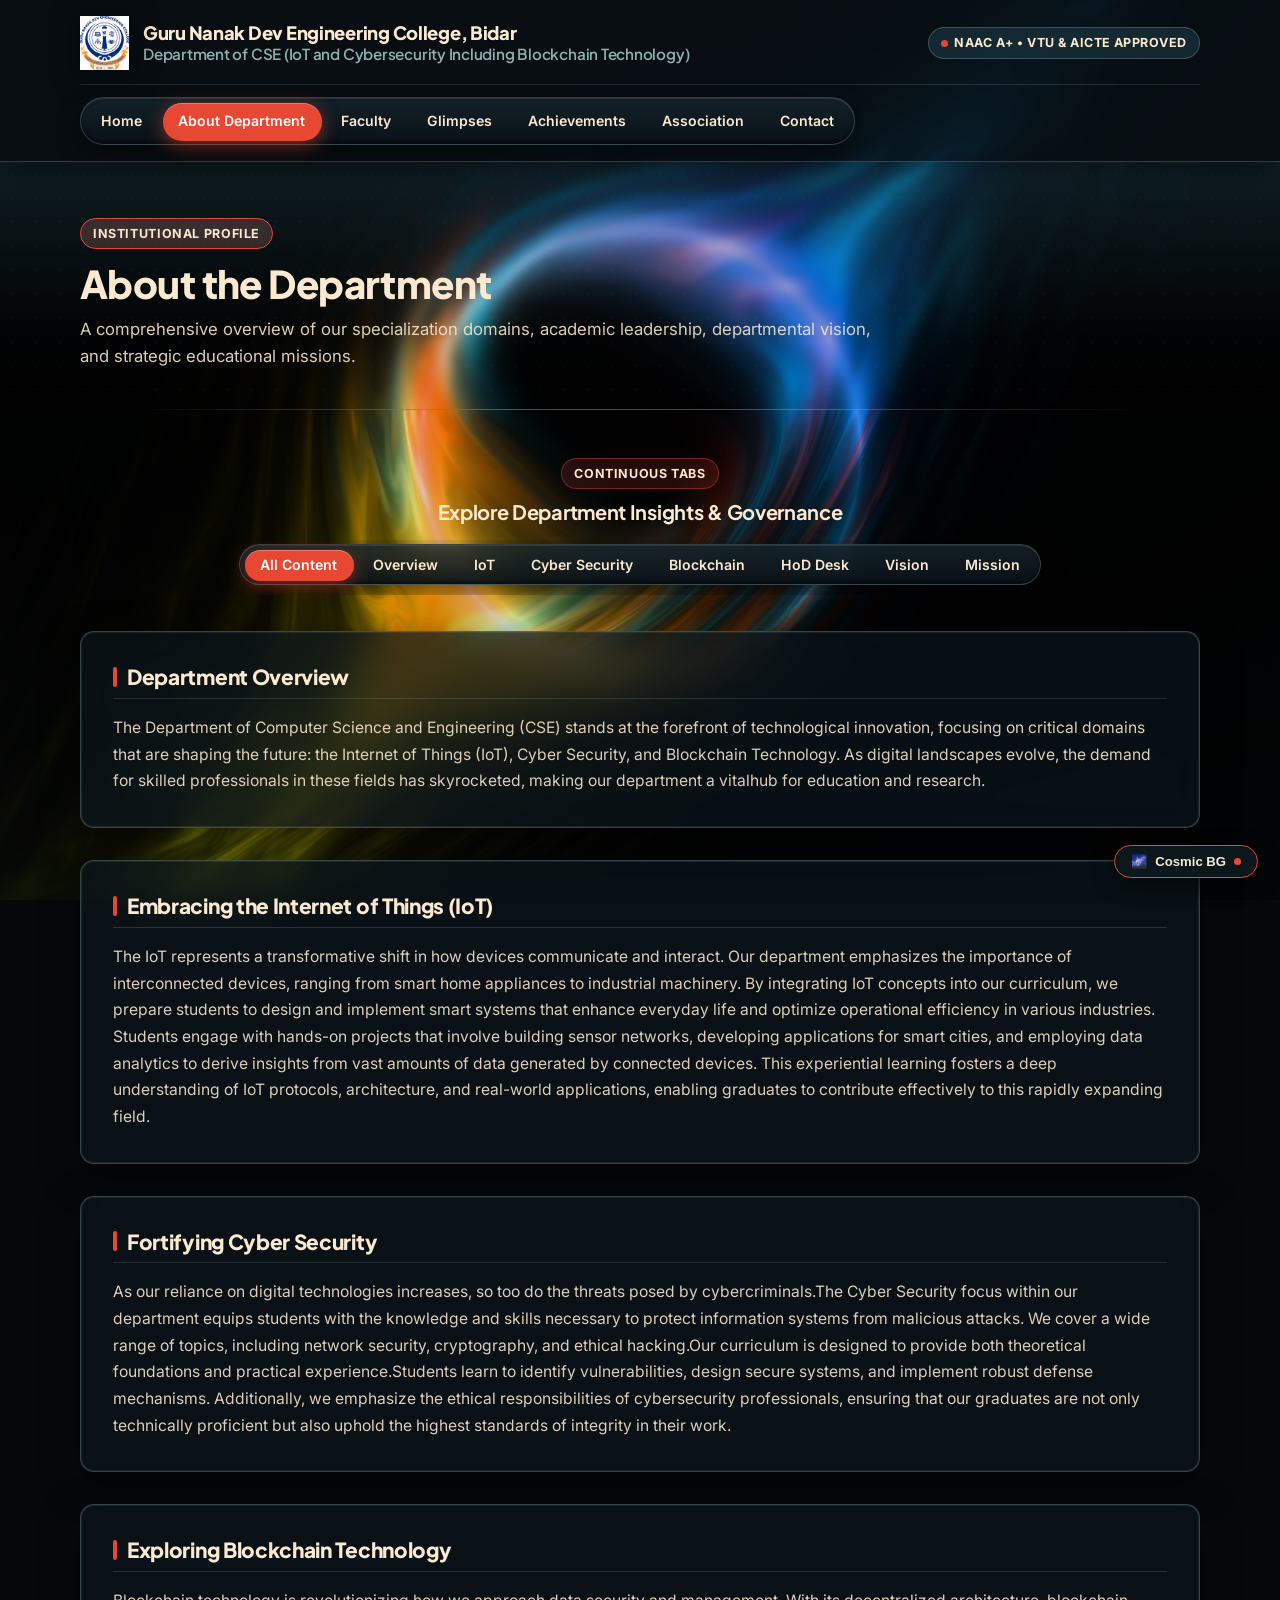
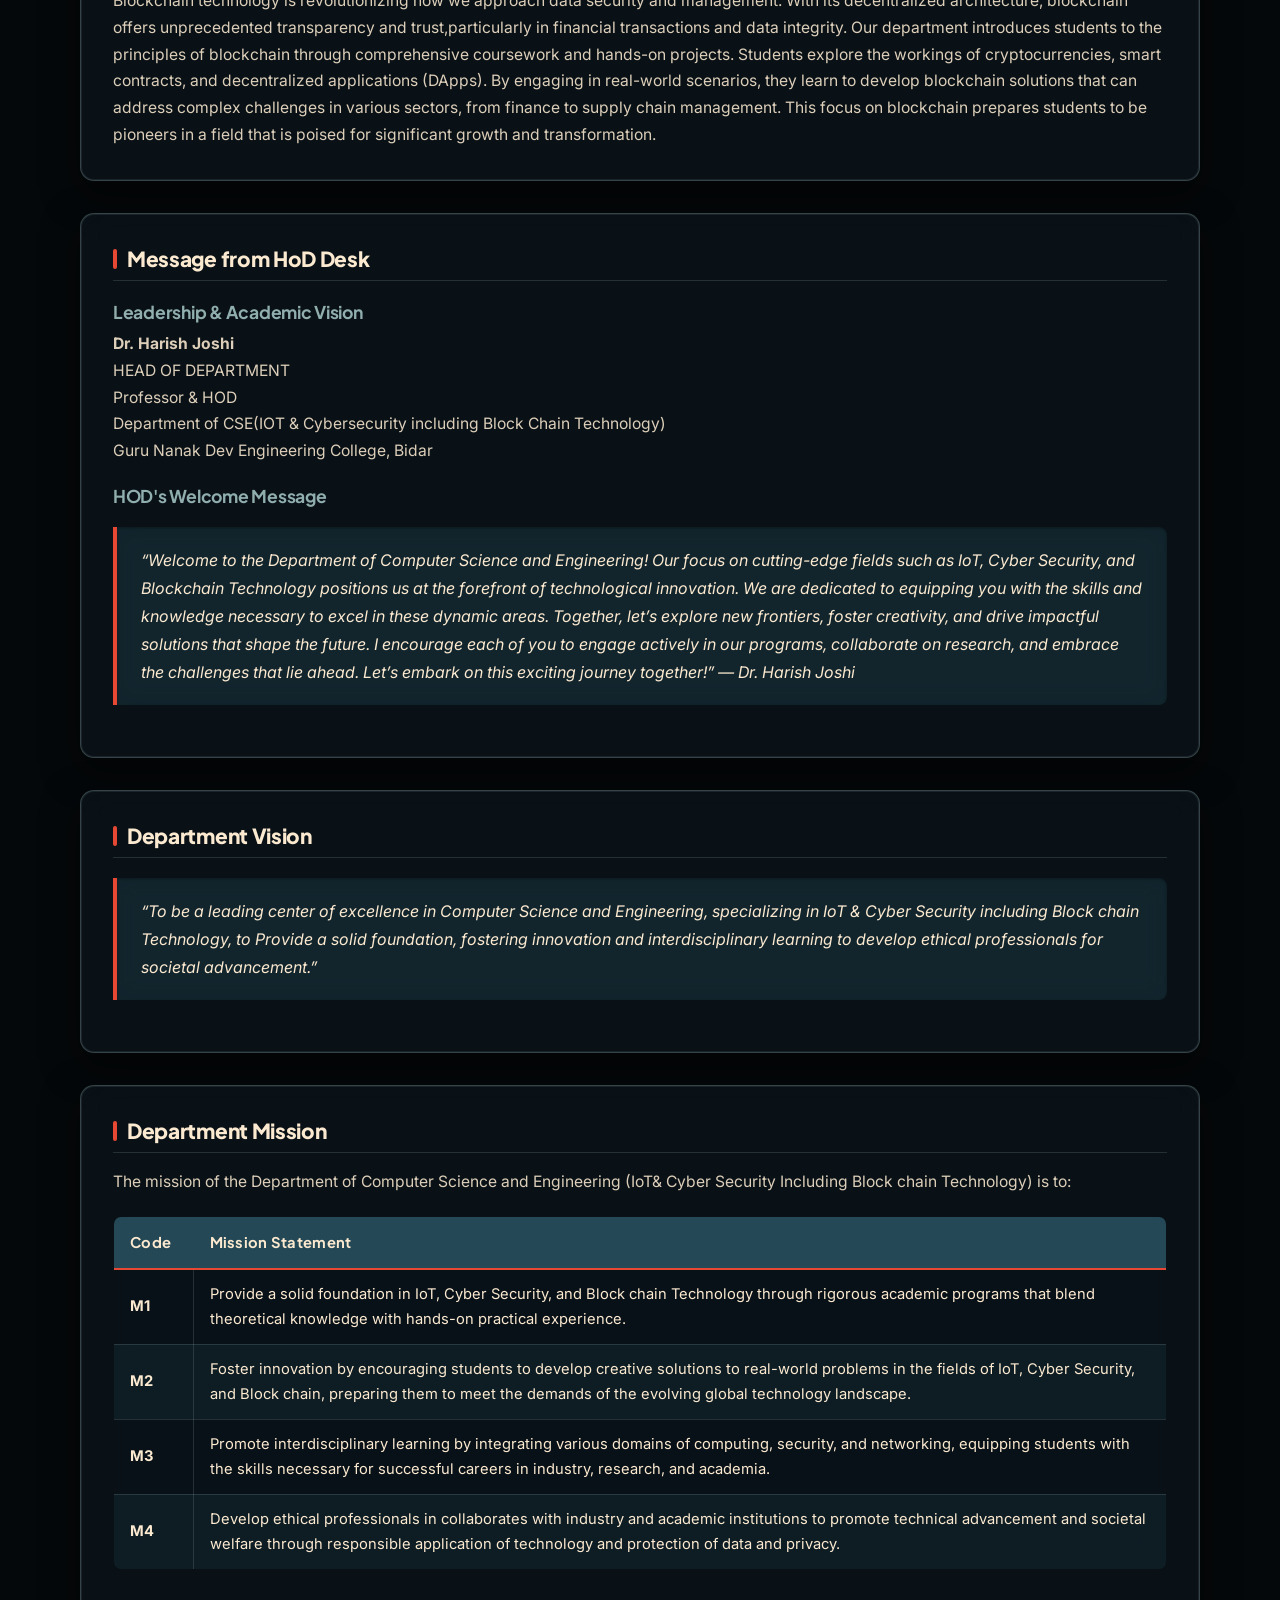
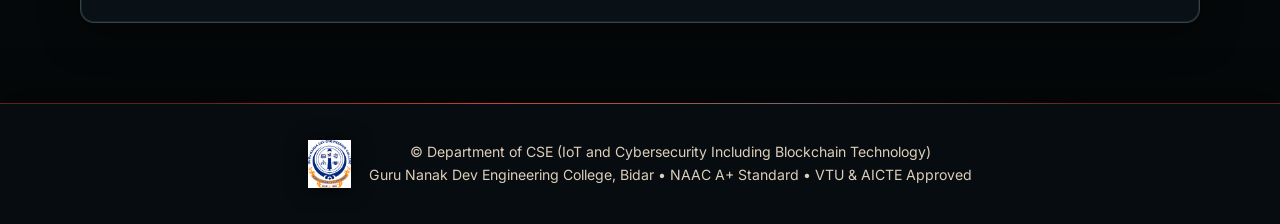
==== about.html @ da56ec82 "Initial commit: Department of CSE (IoT and Cybersecurity Including Blockchain Technology) website" ====
<!DOCTYPE html>
<html lang="en">
<head>
  <meta charset="UTF-8">
  <meta name="viewport" content="width=device-width, initial-scale=1.0">
  <title>About Department - Department of Computer Science and Engineering (IoT, Cybersecurity including Blockchain Technology)</title>
  <link rel="icon" type="image/png" href="images/gndec_logo.png">
  <link rel="stylesheet" href="styles.css">
</head>
<body>
  <!-- Singularity Background Canvas & Atmosphere -->
  <canvas id="singularity-canvas"></canvas>
  <div id="singularity-overlay" class="singularity-overlay"></div>

  <!-- Header -->
  <header>
    <div class="container">
      <div class="header-top">
        <div class="header-brand">
          <img src="images/gndec_logo.png" alt="Guru Nanak Dev Engineering College Logo" class="brand-logo-img">
          <div>
            <h1>Guru Nanak Dev Engineering College, Bidar</h1>
            <h2>Department of CSE (IoT and Cybersecurity Including Blockchain Technology)</h2>
          </div>
        </div>
        <div class="header-badge">
          <span class="pulse-dot"></span>
          <span>NAAC A+ &bull; VTU & AICTE Approved</span>
        </div>
      </div>

      <nav aria-label="Main Navigation">
        <ul>
          <li><a href="index.html">Home</a></li>
          <li><a href="about.html" class="active">About Department</a></li>
          <li><a href="faculty.html">Faculty</a></li>
          <li><a href="glimpse.html">Glimpses</a></li>
          <li><a href="achievements.html">Achievements</a></li>
          <li><a href="association.html">Association</a></li>
          <li><a href="contact.html">Contact</a></li>
        </ul>
      </nav>
    </div>
  </header>

  <!-- Page Hero Banner -->
  <section class="page-hero">
    <div class="container">
      <div class="hero-inner">
        <div class="hero-tag">Institutional Profile</div>
        <h2>About the Department</h2>
        <p>A comprehensive overview of our specialization domains, academic leadership, departmental vision, and strategic educational missions.</p>
      </div>
    </div>
  </section>

  <!-- Main Content -->
  <main>
    <div class="container">
      <!-- Continuous Tabs Section (Watermelon UI Component) -->
      <div class="continuous-tabs-section">
        <span class="tabs-lead-badge">Continuous Tabs</span>
        <h3 class="tabs-lead-title">Explore Department Insights & Governance</h3>
        <div class="continuous-tabs-container">
          <div class="continuous-tabs-track" role="tablist" aria-label="About Department Tabs">
            <button type="button" class="continuous-tab-item active" data-tab-target="tab-all">All Content</button>
            <button type="button" class="continuous-tab-item" data-tab-target="tab-overview">Overview</button>
            <button type="button" class="continuous-tab-item" data-tab-target="tab-iot">IoT</button>
            <button type="button" class="continuous-tab-item" data-tab-target="tab-cyber">Cyber Security</button>
            <button type="button" class="continuous-tab-item" data-tab-target="tab-blockchain">Blockchain</button>
            <button type="button" class="continuous-tab-item" data-tab-target="tab-hod">HoD Desk</button>
            <button type="button" class="continuous-tab-item" data-tab-target="tab-vision">Vision</button>
            <button type="button" class="continuous-tab-item" data-tab-target="tab-mission">Mission</button>
          </div>
        </div>
      </div>

      <!-- Department Overview -->
      <section class="section-block" data-tab-panel="tab-overview">
        <h3>Department Overview</h3>
        <p>The Department of Computer Science and Engineering (CSE) stands at the forefront of technological innovation, focusing on critical domains that are shaping the future: the Internet of Things (IoT), Cyber Security, and Blockchain Technology. As digital landscapes evolve, the demand for skilled professionals in these fields has skyrocketed, making our department a vitalhub for education and research.</p>
      </section>

      <!-- Key Focus: IoT -->
      <section class="section-block" data-tab-panel="tab-iot">
        <h3>Embracing the Internet of Things (IoT)</h3>
        <p>The IoT represents a transformative shift in how devices communicate and interact. Our department emphasizes the importance of interconnected devices, ranging from smart home appliances to industrial machinery. By integrating IoT concepts into our curriculum, we prepare students to design and implement smart systems that enhance everyday life and optimize operational efficiency in various industries. Students engage with hands-on projects that involve building sensor networks, developing applications for smart cities, and employing data analytics to derive insights from vast amounts of data generated by connected devices. This experiential learning fosters a deep understanding of IoT protocols, architecture, and real-world applications, enabling graduates to contribute effectively to this rapidly expanding field.</p>
      </section>

      <!-- Key Focus: Cyber Security -->
      <section class="section-block" data-tab-panel="tab-cyber">
        <h3>Fortifying Cyber Security</h3>
        <p>As our reliance on digital technologies increases, so too do the threats posed by cybercriminals.The Cyber Security focus within our department equips students with the knowledge and skills necessary to protect information systems from malicious attacks. We cover a wide range of topics, including network security, cryptography, and ethical hacking.Our curriculum is designed to provide both theoretical foundations and practical experience.Students learn to identify vulnerabilities, design secure systems, and implement robust defense mechanisms. Additionally, we emphasize the ethical responsibilities of cybersecurity professionals, ensuring that our graduates are not only technically proficient but also uphold the highest standards of integrity in their work.</p>
      </section>

      <!-- Key Focus: Blockchain Technology -->
      <section class="section-block" data-tab-panel="tab-blockchain">
        <h3>Exploring Blockchain Technology</h3>
        <p>Blockchain technology is revolutionizing how we approach data security and management. With its decentralized architecture, blockchain offers unprecedented transparency and trust,particularly in financial transactions and data integrity. Our department introduces students to the principles of blockchain through comprehensive coursework and hands-on projects. Students explore the workings of cryptocurrencies, smart contracts, and decentralized applications (DApps). By engaging in real-world scenarios, they learn to develop blockchain solutions that can address complex challenges in various sectors, from finance to supply chain management. This focus on blockchain prepares students to be pioneers in a field that is poised for significant growth and transformation.</p>
      </section>

      <!-- Message from HoD Desk -->
      <section class="section-block" data-tab-panel="tab-hod">
        <h3>Message from HoD Desk</h3>
        <h4>Leadership & Academic Vision</h4>
        <p><strong>Dr. Harish Joshi</strong><br>
        HEAD OF DEPARTMENT<br>
        Professor & HOD<br>
        Department of CSE(IOT & Cybersecurity including Block Chain Technology)<br>
        Guru Nanak Dev Engineering College, Bidar</p>

        <h4>HOD's Welcome Message</h4>
        <blockquote>
          “Welcome to the Department of Computer Science and Engineering! Our focus on cutting-edge fields such as IoT, Cyber Security, and Blockchain Technology positions us at the forefront of technological innovation. We are dedicated to equipping you with the skills and knowledge necessary to excel in these dynamic areas. Together, let’s explore new frontiers, foster creativity, and drive impactful solutions that shape the future. I encourage each of you to engage actively in our programs, collaborate on research, and embrace the challenges that lie ahead. Let’s embark on this exciting journey together!” &mdash; Dr. Harish Joshi
        </blockquote>
      </section>

      <!-- Department Vision -->
      <section class="section-block" data-tab-panel="tab-vision">
        <h3>Department Vision</h3>
        <blockquote>
          “To be a leading center of excellence in Computer Science and Engineering, specializing in IoT & Cyber Security including Block chain Technology, to Provide a solid foundation, fostering innovation and interdisciplinary learning to develop ethical professionals for societal advancement.”
        </blockquote>
      </section>

      <!-- Department Mission -->
      <section class="section-block" data-tab-panel="tab-mission">
        <h3>Department Mission</h3>
        <p>The mission of the Department of Computer Science and Engineering (IoT& Cyber Security Including Block chain Technology) is to:</p>
        <table class="data-table">
          <thead>
            <tr>
              <th style="width: 80px;">Code</th>
              <th>Mission Statement</th>
            </tr>
          </thead>
          <tbody>
            <tr>
              <td><strong>M1</strong></td>
              <td>Provide a solid foundation in IoT, Cyber Security, and Block chain Technology through rigorous academic programs that blend theoretical knowledge with hands-on practical experience.</td>
            </tr>
            <tr>
              <td><strong>M2</strong></td>
              <td>Foster innovation by encouraging students to develop creative solutions to real-world problems in the fields of IoT, Cyber Security, and Block chain, preparing them to meet the demands of the evolving global technology landscape.</td>
            </tr>
            <tr>
              <td><strong>M3</strong></td>
              <td>Promote interdisciplinary learning by integrating various domains of computing, security, and networking, equipping students with the skills necessary for successful careers in industry, research, and academia.</td>
            </tr>
            <tr>
              <td><strong>M4</strong></td>
              <td>Develop ethical professionals in collaborates with industry and academic institutions to promote technical advancement and societal welfare through responsible application of technology and protection of data and privacy.</td>
            </tr>
          </tbody>
        </table>
      </section>
    </div>
  </main>

  <!-- Footer -->
  <footer>
    <div class="container">
      <div class="footer-content">
        <img src="images/gndec_logo.png" alt="Guru Nanak Dev Engineering College Logo" class="footer-logo">
        <p>&copy; Department of CSE (IoT and Cybersecurity Including Blockchain Technology)<br>
        Guru Nanak Dev Engineering College, Bidar &bull; NAAC A+ Standard &bull; VTU & AICTE Approved</p>
      </div>
    </div>
  </footer>

  <!-- Scripts -->
  <script src="singularity-bg.js"></script>
  <script src="continuous-tabs.js"></script>
</body>
</html>
---- styles.css ----
/* ==========================================================================
   GURU NANAK DEV ENGINEERING COLLEGE, BIDAR
   Department of Computer Science and Engineering
   (IoT, Cybersecurity including Blockchain Technology)

   TRUE DEEP BLACK COSMIC BACKGROUND ARCHITECTURE
   EXACT DEFINED COLOR PALETTE:
   • Deep Teal / Navy:  #244855 (Primary dark tone for surfaces, headers, table th)
   • Coral Red:         #E64833 (Reserved for small accents, highlights, buttons, active states)
   • Terracotta Brown:  #874F41 (Secondary tone for subheadings, quotes, tags)
   • Muted Sage:        #90AEAD (Secondary tone for borders, subheaders, badges, table accents)
   • Warm Cream:        #FBE9D0 (Dominant light tone for text, headings, contrast elements)
   ========================================================================== */

@import url('https://fonts.googleapis.com/css2?family=Inter:wght@400;500;600;700&family=Plus+Jakarta+Sans:wght@600;700;800&display=swap');

:root {
  /* True Deep Black Space Foundation */
  --bg-deep-black: #05080a;
  --bg-space-surface: #0a1116;

  /* Palette Tokens */
  --color-deep-teal: #244855;
  --color-deep-teal-dark: #162a32;
  --color-deep-teal-glass: rgba(36, 72, 85, 0.45);
  --color-deep-teal-surface: rgba(22, 42, 50, 0.75);

  --color-warm-cream: #FBE9D0;
  --color-warm-cream-dim: rgba(251, 233, 208, 0.88);
  --color-warm-cream-soft: rgba(251, 233, 208, 0.12);

  --color-muted-sage: #90AEAD;
  --color-muted-sage-border: rgba(144, 174, 173, 0.32);
  --color-muted-sage-light: rgba(144, 174, 173, 0.15);

  --color-terracotta: #874F41;
  --color-terracotta-light: rgba(135, 79, 65, 0.25);
  --color-terracotta-border: rgba(135, 79, 65, 0.45);

  --color-coral-red: #E64833;
  --color-coral-red-hover: #cf3a26;
  --color-coral-red-light: rgba(230, 72, 51, 0.15);
  --color-coral-red-border: rgba(230, 72, 51, 0.45);

  /* Functional Typography */
  --font-heading: 'Plus Jakarta Sans', Arial, Helvetica, sans-serif;
  --font-body: 'Inter', Arial, Helvetica, sans-serif;

  /* Shadows & Elevation */
  --shadow-sm: 0 4px 12px rgba(0, 0, 0, 0.3);
  --shadow-md: 0 8px 24px rgba(0, 0, 0, 0.45);
  --shadow-lg: 0 16px 36px rgba(0, 0, 0, 0.6);
  --shadow-hover: 0 20px 45px rgba(0, 0, 0, 0.7);

  /* Layout & Radii */
  --container-max: 1120px;
  --radius-xs: 4px;
  --radius-sm: 8px;
  --radius-md: 14px;
  --radius-full: 9999px;

  /* Animation Timing */
  --transition-fast: 180ms cubic-bezier(0.4, 0, 0.2, 1);
  --transition-smooth: 280ms cubic-bezier(0.16, 1, 0.3, 1);
}

/* Base Styles */
*, *::before, *::after {
  box-sizing: border-box;
  margin: 0;
  padding: 0;
}

html {
  scroll-behavior: smooth;
  font-size: 16px;
  -webkit-font-smoothing: antialiased;
  background-color: var(--bg-deep-black);
}

body {
  font-family: var(--font-body);
  background: transparent; /* Lets the true deep black cosmic singularity show through cleanly */
  color: var(--color-warm-cream);
  line-height: 1.7;
  display: flex;
  flex-direction: column;
  min-height: 100vh;
  position: relative;
  overflow-x: hidden;
}

/* ==========================================================================
   CLEAR COSMIC SINGULARITY CANVAS & VIGNETTE (No Cream Overlay)
   ========================================================================== */
#singularity-canvas {
  position: fixed;
  top: 0;
  left: 0;
  width: 100vw;
  height: 100vh;
  z-index: -3;
  pointer-events: none;
  opacity: 1;
  display: block;
}

/* Subtle edge vignette with zero cream/beige tint */
.singularity-overlay {
  position: fixed;
  inset: 0;
  z-index: -2;
  pointer-events: none;
  background: radial-gradient(
    ellipse 110% 80% at 50% 30%,
    transparent 0%,
    rgba(5, 8, 10, 0.15) 50%,
    rgba(5, 8, 10, 0.55) 100%
  );
  transition: opacity 0.8s ease;
}

.singularity-overlay.vivid-mode {
  opacity: 0.4;
}

h1, h2, h3, h4, h5, h6 {
  font-family: var(--font-heading);
  color: var(--color-warm-cream);
  font-weight: 700;
  line-height: 1.25;
  letter-spacing: -0.015em;
}

a {
  color: var(--color-warm-cream);
  text-decoration: none;
  transition: all var(--transition-fast);
}

a:hover {
  color: var(--color-coral-red);
}

img {
  max-width: 100%;
  height: auto;
  display: block;
}

.container {
  width: 90%;
  max-width: var(--container-max);
  margin-left: auto;
  margin-right: auto;
}

/* ==========================================================================
   HEADER & PREMIER NAVIGATION (Deep Dark Frosted Glass)
   ========================================================================== */
header {
  position: sticky;
  top: 0;
  z-index: 100;
  background: rgba(10, 17, 22, 0.78);
  backdrop-filter: blur(20px);
  -webkit-backdrop-filter: blur(20px);
  border-bottom: 1px solid var(--color-muted-sage-border);
  box-shadow: 0 4px 30px rgba(0, 0, 0, 0.5);
  padding: 1rem 0;
  transition: all var(--transition-smooth);
  animation: fadeInDown 500ms ease;
}

.header-top {
  display: flex;
  justify-content: space-between;
  align-items: center;
  flex-wrap: wrap;
  gap: 1rem;
}

.header-brand {
  display: flex;
  align-items: center;
  gap: 14px;
}

.brand-logo-img {
  height: 54px;
  width: auto;
  max-width: 60px;
  object-fit: contain;
  filter: drop-shadow(0 4px 14px rgba(0, 0, 0, 0.5));
  transition: transform var(--transition-smooth);
  flex-shrink: 0;
  display: block;
}

.brand-logo-img:hover {
  transform: scale(1.06);
}

.brand-crest {
  width: 46px;
  height: 46px;
  background: var(--color-deep-teal);
  border: 2px solid var(--color-coral-red);
  border-radius: var(--radius-sm);
  color: var(--color-warm-cream);
  display: flex;
  align-items: center;
  justify-content: center;
  font-family: var(--font-heading);
  font-weight: 800;
  font-size: 1.15rem;
  letter-spacing: 0.05em;
  box-shadow: 0 4px 16px rgba(230, 72, 51, 0.35);
  flex-shrink: 0;
  transition: transform var(--transition-smooth);
}

.brand-crest:hover {
  transform: rotate(5deg) scale(1.05);
}

.header-brand h1 {
  font-size: 1.15rem;
  font-weight: 800;
  color: var(--color-warm-cream);
  line-height: 1.2;
}

.header-brand h2 {
  font-size: 0.95rem;
  font-weight: 600;
  color: var(--color-muted-sage);
  line-height: 1.3;
}

.header-badge {
  display: inline-flex;
  align-items: center;
  gap: 6px;
  background: rgba(36, 72, 85, 0.45);
  backdrop-filter: blur(8px);
  border: 1px solid var(--color-muted-sage-border);
  color: var(--color-warm-cream);
  font-size: 0.78rem;
  font-weight: 700;
  padding: 4px 12px;
  border-radius: var(--radius-full);
  letter-spacing: 0.04em;
  text-transform: uppercase;
}

.pulse-dot {
  width: 7px;
  height: 7px;
  background-color: var(--color-coral-red);
  border-radius: 50%;
  animation: pulseAnimation 2s infinite;
}

/* ==========================================================================
   CONTINUOUS TABS SECTION (Watermelon UI Specification)
   ========================================================================== */
nav {
  margin-top: 0.85rem;
  border-top: 1px solid rgba(144, 174, 173, 0.2);
  padding-top: 0.75rem;
}

.continuous-tabs-track, nav ul {
  position: relative;
  display: inline-flex;
  flex-wrap: wrap;
  align-items: center;
  gap: 4px;
  list-style: none;
  margin: 0;
  padding: 4px;
  border-radius: var(--radius-full);
  border: 1px solid rgba(144, 174, 173, 0.28);
  background: linear-gradient(180deg, rgba(22, 38, 46, 0.8) 0%, rgba(10, 18, 24, 0.95) 100%);
  box-shadow: 
    inset 0 -2px 4px rgba(0, 0, 0, 0.5),
    inset 0 1px 0 rgba(255, 255, 255, 0.1),
    0 8px 24px rgba(0, 0, 0, 0.45);
  backdrop-filter: blur(16px);
  -webkit-backdrop-filter: blur(16px);
}

nav ul li {
  display: inline-flex;
  margin: 0;
  padding: 0;
  list-style: none;
}

/* Active Sliding Background Pill */
.continuous-tabs-pill {
  position: absolute;
  top: 0;
  left: 0;
  border-radius: var(--radius-full);
  background-color: var(--color-coral-red);
  box-shadow: 0 4px 18px rgba(230, 72, 51, 0.55), inset 0 1px 0 rgba(255, 255, 255, 0.28);
  pointer-events: none;
  z-index: 1;
  opacity: 0;
  will-change: transform, width, height;
}

.continuous-tabs-pill.ready {
  transition: 
    transform 340ms cubic-bezier(0.2, 0.9, 0.3, 1),
    width 340ms cubic-bezier(0.2, 0.9, 0.3, 1),
    height 340ms cubic-bezier(0.2, 0.9, 0.3, 1),
    opacity 160ms ease;
}

/* Tab Item Elements */
.continuous-tab-item, nav a {
  position: relative;
  z-index: 2;
  display: inline-flex;
  align-items: center;
  justify-content: center;
  font-family: var(--font-body);
  font-size: 0.88rem;
  font-weight: 600;
  color: var(--color-warm-cream);
  padding: 7px 16px;
  border: none !important;
  border-radius: var(--radius-full);
  background: transparent !important;
  box-shadow: none !important;
  text-decoration: none;
  white-space: nowrap;
  outline: none;
  cursor: pointer;
  transition: color 200ms ease, opacity 200ms ease;
}

.continuous-tab-item:hover, nav a:hover {
  color: #FFFFFF;
}

.continuous-tab-item.active, nav a.active {
  color: #FFFFFF;
}

/* In-Page Interactive Continuous Tabs Section */
.continuous-tabs-section {
  text-align: center;
  margin: 1.5rem 0 2.25rem;
}

.tabs-lead-badge {
  display: inline-flex;
  align-items: center;
  gap: 6px;
  background: rgba(230, 72, 51, 0.16);
  border: 1px solid rgba(230, 72, 51, 0.42);
  color: var(--color-warm-cream);
  font-size: 0.78rem;
  font-weight: 700;
  padding: 4px 12px;
  border-radius: var(--radius-full);
  letter-spacing: 0.05em;
  text-transform: uppercase;
  margin-bottom: 0.6rem;
}

.tabs-lead-title {
  font-size: 1.25rem;
  font-weight: 700;
  color: var(--color-warm-cream);
  margin-bottom: 1rem;
}

.continuous-tabs-container {
  display: flex;
  justify-content: center;
  width: 100%;
  overflow-x: auto;
  padding: 4px 0 10px;
}

/* ==========================================================================
   PAGE HERO BANNER (Transparent Float Over Cosmic Singularity)
   ========================================================================== */
.page-hero {
  background: linear-gradient(180deg, rgba(36, 72, 85, 0.4) 0%, rgba(10, 17, 22, 0.15) 70%, transparent 100%);
  backdrop-filter: blur(4px);
  -webkit-backdrop-filter: blur(4px);
  color: var(--color-warm-cream);
  padding: 3.5rem 0 2.5rem;
  margin-bottom: 1.5rem;
  position: relative;
  overflow: hidden;
  border-bottom: none;
  animation: fadeIn 600ms ease;
}

.page-hero::before {
  content: "";
  position: absolute;
  inset: 0;
  background-image: 
    radial-gradient(rgba(144, 174, 173, 0.12) 1px, transparent 1px);
  background-size: 24px 24px;
  opacity: 0.4;
  pointer-events: none;
}

.page-hero::after {
  content: "";
  position: absolute;
  bottom: 0;
  left: 10%;
  right: 10%;
  height: 1px;
  background: linear-gradient(90deg, transparent, rgba(230, 72, 51, 0.7), rgba(144, 174, 173, 0.4), transparent);
}

.hero-inner {
  position: relative;
  z-index: 2;
  max-width: 820px;
}

.hero-tag {
  display: inline-flex;
  align-items: center;
  background: rgba(135, 79, 65, 0.35);
  backdrop-filter: blur(8px);
  border: 1px solid var(--color-coral-red);
  color: var(--color-warm-cream);
  padding: 4px 12px;
  border-radius: var(--radius-full);
  font-size: 0.78rem;
  font-weight: 700;
  text-transform: uppercase;
  letter-spacing: 0.05em;
  margin-bottom: 0.75rem;
}

.page-hero h2 {
  font-size: clamp(1.8rem, 3vw, 2.4rem);
  font-weight: 800;
  color: var(--color-warm-cream);
  margin-bottom: 0.6rem;
  line-height: 1.2;
}

.page-hero p {
  font-size: 1.05rem;
  color: rgba(251, 233, 208, 0.88);
  line-height: 1.6;
}

/* ==========================================================================
   MAIN CONTENT & LAYERED DARK FROSTED GLASS PANELS
   ========================================================================== */
main {
  flex: 1;
  padding-bottom: 3rem;
  animation: fadeInUp 600ms ease;
  position: relative;
  z-index: 1;
}

.section-block {
  background: rgba(12, 22, 28, 0.72);
  backdrop-filter: blur(18px);
  -webkit-backdrop-filter: blur(18px);
  border: 1px solid var(--color-muted-sage-border);
  border-radius: var(--radius-md);
  padding: 2rem;
  margin-bottom: 2rem;
  box-shadow: 
    0 12px 36px rgba(0, 0, 0, 0.5),
    0 0 0 1px rgba(144, 174, 173, 0.12) inset;
  transition: transform var(--transition-smooth), box-shadow var(--transition-smooth), border-color var(--transition-smooth), background var(--transition-smooth);
  position: relative;
}

.section-block:hover {
  background: rgba(16, 28, 36, 0.82);
  border-color: var(--color-coral-red);
  box-shadow: 
    0 18px 45px rgba(0, 0, 0, 0.65),
    0 0 0 1px rgba(230, 72, 51, 0.25) inset;
  transform: translateY(-2px);
}

.section-block h3 {
  font-size: 1.3rem;
  font-weight: 800;
  color: var(--color-warm-cream);
  margin-bottom: 1rem;
  padding-bottom: 0.5rem;
  border-bottom: 1px solid rgba(144, 174, 173, 0.2);
  display: flex;
  align-items: center;
  gap: 10px;
}

.section-block h3::before {
  content: "";
  display: inline-block;
  width: 4px;
  height: 20px;
  background: var(--color-coral-red);
  border-radius: 2px;
}

.section-block h4 {
  font-size: 1.1rem;
  font-weight: 700;
  color: var(--color-muted-sage);
  margin: 1.25rem 0 0.5rem;
}

.section-block p {
  color: var(--color-warm-cream-dim);
  font-size: 0.98rem;
  margin-bottom: 0.9rem;
  line-height: 1.7;
}

.section-block p:last-child {
  margin-bottom: 0;
}

.section-block ul,
.section-block ol {
  margin-left: 1.5rem;
  margin-bottom: 1rem;
}

.section-block li {
  margin-bottom: 0.5rem;
  color: var(--color-warm-cream-dim);
  font-size: 0.96rem;
  line-height: 1.65;
}

blockquote {
  background: rgba(36, 72, 85, 0.35);
  backdrop-filter: blur(12px);
  -webkit-backdrop-filter: blur(12px);
  border-left: 4px solid var(--color-coral-red);
  border-radius: 0 var(--radius-sm) var(--radius-sm) 0;
  padding: 1.2rem 1.5rem;
  margin: 1.25rem 0;
  font-size: 1rem;
  color: var(--color-warm-cream);
  line-height: 1.75;
  font-style: italic;
  box-shadow: inset 0 1px 3px rgba(0, 0, 0, 0.3);
}

/* ==========================================================================
   DATA TABLES (Deep Dark Frosted Design)
   ========================================================================== */
table.data-table {
  width: 100%;
  border-collapse: collapse;
  margin: 1.25rem 0;
  font-size: 0.92rem;
  background: rgba(10, 18, 24, 0.75);
  backdrop-filter: blur(14px);
  -webkit-backdrop-filter: blur(14px);
  border-radius: var(--radius-sm);
  overflow: hidden;
  border: 1px solid var(--color-muted-sage-border);
}

table.data-table th {
  background: var(--color-deep-teal);
  color: var(--color-warm-cream);
  font-family: var(--font-heading);
  font-weight: 700;
  padding: 0.8rem 1rem;
  text-align: left;
  letter-spacing: 0.02em;
  border-bottom: 2px solid var(--color-coral-red);
}

table.data-table td {
  border: 1px solid rgba(144, 174, 173, 0.2);
  padding: 0.75rem 1rem;
  color: var(--color-warm-cream);
  transition: background-color var(--transition-fast);
}

table.data-table tr:nth-child(even) td {
  background-color: rgba(36, 72, 85, 0.22);
}

table.data-table tr:hover td {
  background-color: rgba(144, 174, 173, 0.18);
}

/* ==========================================================================
   CARDS & GRIDS (Deep Dark Surfaces)
   ========================================================================== */
.grid-2 {
  display: grid;
  grid-template-columns: repeat(auto-fit, minmax(320px, 1fr));
  gap: 1.25rem;
  margin-top: 1rem;
}

.grid-3 {
  display: grid;
  grid-template-columns: repeat(auto-fit, minmax(280px, 1fr));
  gap: 1.25rem;
  margin-top: 1rem;
}

.item-card {
  background: rgba(15, 26, 33, 0.75);
  backdrop-filter: blur(14px);
  -webkit-backdrop-filter: blur(14px);
  border: 1px solid var(--color-muted-sage-border);
  border-radius: var(--radius-sm);
  padding: 1.25rem;
  box-shadow: 0 6px 18px rgba(0, 0, 0, 0.4);
  transition: all var(--transition-smooth);
  display: flex;
  flex-direction: column;
  position: relative;
  overflow: hidden;
}

.item-card::before {
  content: "";
  position: absolute;
  top: 0;
  left: 0;
  right: 0;
  height: 3px;
  background: transparent;
  transition: background-color var(--transition-fast);
}

.item-card:hover {
  transform: translateY(-4px);
  background: rgba(20, 34, 43, 0.85);
  box-shadow: 0 12px 30px rgba(0, 0, 0, 0.6);
  border-color: var(--color-coral-red);
}

.item-card:hover::before {
  background: linear-gradient(90deg, var(--color-deep-teal), var(--color-coral-red));
}

.item-card h4 {
  font-size: 1.15rem;
  color: var(--color-warm-cream);
  margin-bottom: 0.4rem;
}

.item-card p {
  font-size: 0.92rem;
  color: var(--color-warm-cream-dim);
  margin-bottom: 0.4rem;
}

.item-card .meta {
  font-size: 0.82rem;
  color: var(--color-muted-sage);
  margin-top: auto;
  padding-top: 0.6rem;
  border-top: 1px dashed rgba(144, 174, 173, 0.25);
}

/* Primary Action Buttons */
.btn-primary {
  display: inline-flex;
  align-items: center;
  justify-content: center;
  gap: 8px;
  background-color: var(--color-coral-red);
  color: #FFFFFF;
  padding: 10px 20px;
  border-radius: var(--radius-full);
  font-weight: 700;
  font-size: 0.9rem;
  border: none;
  cursor: pointer;
  box-shadow: 0 4px 14px rgba(230, 72, 51, 0.45);
  transition: all var(--transition-fast);
}

.btn-primary:hover {
  background-color: var(--color-coral-red-hover);
  color: #FFFFFF;
  transform: translateY(-2px);
  box-shadow: 0 6px 20px rgba(230, 72, 51, 0.6);
}

/* Secondary Buttons */
.btn-secondary {
  display: inline-flex;
  align-items: center;
  justify-content: center;
  gap: 8px;
  background-color: var(--color-deep-teal);
  color: var(--color-warm-cream);
  padding: 8px 18px;
  border-radius: var(--radius-full);
  font-weight: 600;
  font-size: 0.88rem;
  border: 1px solid var(--color-muted-sage-border);
  cursor: pointer;
  transition: all var(--transition-fast);
}

.btn-secondary:hover {
  background-color: var(--color-deep-teal-dark);
  color: #FFFFFF;
  transform: translateY(-2px);
}

/* ==========================================================================
   IMAGE GALLERIES & MEDIA
   ========================================================================== */
.image-gallery {
  display: flex;
  flex-wrap: wrap;
  gap: 1.25rem;
  margin: 1.25rem 0;
  align-items: flex-start;
}

.image-gallery img,
.content-image,
.event-image,
.banner-image {
  border: 1px solid var(--color-muted-sage-border);
  border-radius: var(--radius-sm);
  background-color: rgba(15, 26, 33, 0.8);
  box-shadow: 0 4px 16px rgba(0, 0, 0, 0.4);
  transition: transform var(--transition-smooth), box-shadow var(--transition-smooth);
}

.event-image {
  max-width: 480px;
  width: 100%;
}

.event-image:hover,
.banner-image:hover {
  transform: scale(1.02);
  box-shadow: 0 10px 24px rgba(0, 0, 0, 0.6);
}

.banner-image {
  max-width: 100%;
  width: 100%;
}

.logo-image {
  max-height: 85px;
  width: auto;
  border: 1px solid var(--color-muted-sage-border);
  border-radius: var(--radius-xs);
  padding: 6px;
  background-color: rgba(15, 26, 33, 0.85);
  box-shadow: 0 2px 8px rgba(0, 0, 0, 0.4);
  transition: transform var(--transition-fast);
}

.logo-image:hover {
  transform: scale(1.05);
}

/* ==========================================================================
   FOOTER (Deep Dark Melt with Cosmic Background)
   ========================================================================== */
footer {
  background: rgba(8, 14, 18, 0.9);
  backdrop-filter: blur(20px);
  -webkit-backdrop-filter: blur(20px);
  color: var(--color-warm-cream);
  border-top: 1px solid rgba(230, 72, 51, 0.4);
  box-shadow: 0 -10px 30px rgba(0, 0, 0, 0.5);
  padding: 2.25rem 0;
  text-align: center;
  font-size: 0.88rem;
  margin-top: auto;
  position: relative;
  z-index: 10;
}

footer::before {
  content: "";
  position: absolute;
  top: -1px;
  left: 15%;
  right: 15%;
  height: 1px;
  background: linear-gradient(90deg, transparent, rgba(230, 72, 51, 0.8), rgba(144, 174, 173, 0.5), transparent);
}

.footer-content {
  display: flex;
  align-items: center;
  justify-content: center;
  gap: 18px;
  flex-wrap: wrap;
}

.footer-logo {
  height: 48px;
  width: auto;
  object-fit: contain;
  filter: drop-shadow(0 2px 10px rgba(0, 0, 0, 0.6));
  flex-shrink: 0;
}

footer p {
  color: var(--color-warm-cream-dim);
  line-height: 1.6;
}

/* ==========================================================================
   KEYFRAME ANIMATIONS
   ========================================================================== */
@keyframes fadeIn {
  from { opacity: 0; }
  to { opacity: 1; }
}

@keyframes fadeInUp {
  from { opacity: 0; transform: translateY(16px); }
  to { opacity: 1; transform: translateY(0); }
}

@keyframes fadeInDown {
  from { opacity: 0; transform: translateY(-16px); }
  to { opacity: 1; transform: translateY(0); }
}

@keyframes pulseAnimation {
  0% { transform: scale(0.95); opacity: 0.6; }
  50% { transform: scale(1.25); opacity: 1; }
  100% { transform: scale(0.95); opacity: 0.6; }
}

/* ==========================================================================
   RESPONSIVE QUERIES
   ========================================================================== */
@media (max-width: 768px) {
  .header-top {
    flex-direction: column;
    align-items: flex-start;
  }
  nav ul {
    flex-direction: column;
    width: 100%;
  }
  nav a {
    width: 100%;
  }
  .grid-2, .grid-3 {
    grid-template-columns: 1fr;
  }
  .page-hero h2 {
    font-size: 1.6rem;
  }
}

/* ==========================================================================
   SINGULARITY DOCK & CONTROLLER WIDGET
   ========================================================================== */
.singularity-dock {
  position: fixed;
  bottom: 22px;
  right: 22px;
  z-index: 9999;
  font-family: var(--font-body);
}

.singularity-dock-trigger {
  display: inline-flex;
  align-items: center;
  gap: 8px;
  background: rgba(14, 25, 31, 0.92);
  backdrop-filter: blur(12px);
  color: var(--color-warm-cream);
  border: 1.5px solid var(--color-coral-red);
  padding: 8px 16px;
  border-radius: var(--radius-full);
  font-size: 0.82rem;
  font-weight: 700;
  cursor: pointer;
  box-shadow: 0 6px 20px rgba(0, 0, 0, 0.6);
  transition: all var(--transition-fast);
}

.singularity-dock-trigger:hover {
  transform: translateY(-2px) scale(1.03);
  box-shadow: 0 8px 24px rgba(230, 72, 51, 0.4);
  background: var(--color-deep-teal);
}

.dock-pulse {
  width: 7px;
  height: 7px;
  background-color: var(--color-coral-red);
  border-radius: 50%;
  animation: pulseAnimation 2s infinite;
}

.singularity-dock-panel {
  position: absolute;
  bottom: calc(100% + 10px);
  right: 0;
  width: 260px;
  background: rgba(10, 18, 24, 0.95);
  backdrop-filter: blur(20px);
  -webkit-backdrop-filter: blur(20px);
  border: 1px solid var(--color-muted-sage-border);
  border-radius: var(--radius-md);
  box-shadow: 0 12px 32px rgba(0, 0, 0, 0.7);
  padding: 14px;
  opacity: 0;
  transform: translateY(10px) scale(0.96);
  pointer-events: none;
  transition: all var(--transition-smooth);
}

.singularity-dock-panel.active {
  opacity: 1;
  transform: translateY(0) scale(1);
  pointer-events: auto;
}

.dock-header {
  border-bottom: 1px solid rgba(144, 174, 173, 0.2);
  padding-bottom: 8px;
  margin-bottom: 10px;
}

.dock-header strong {
  display: block;
  font-size: 0.88rem;
  color: var(--color-warm-cream);
}

.dock-sub {
  font-size: 0.72rem;
  color: var(--color-muted-sage);
}

.dock-controls {
  display: flex;
  flex-direction: column;
  gap: 7px;
}

.dock-btn {
  background: rgba(22, 38, 46, 0.75);
  border: 1px solid var(--color-muted-sage-border);
  color: var(--color-warm-cream);
  padding: 7px 11px;
  border-radius: var(--radius-sm);
  font-size: 0.8rem;
  font-weight: 600;
  cursor: pointer;
  text-align: left;
  transition: all var(--transition-fast);
}

.dock-btn:hover {
  background: rgba(36, 72, 85, 0.9);
  border-color: var(--color-coral-red);
  transform: translateX(2px);
}
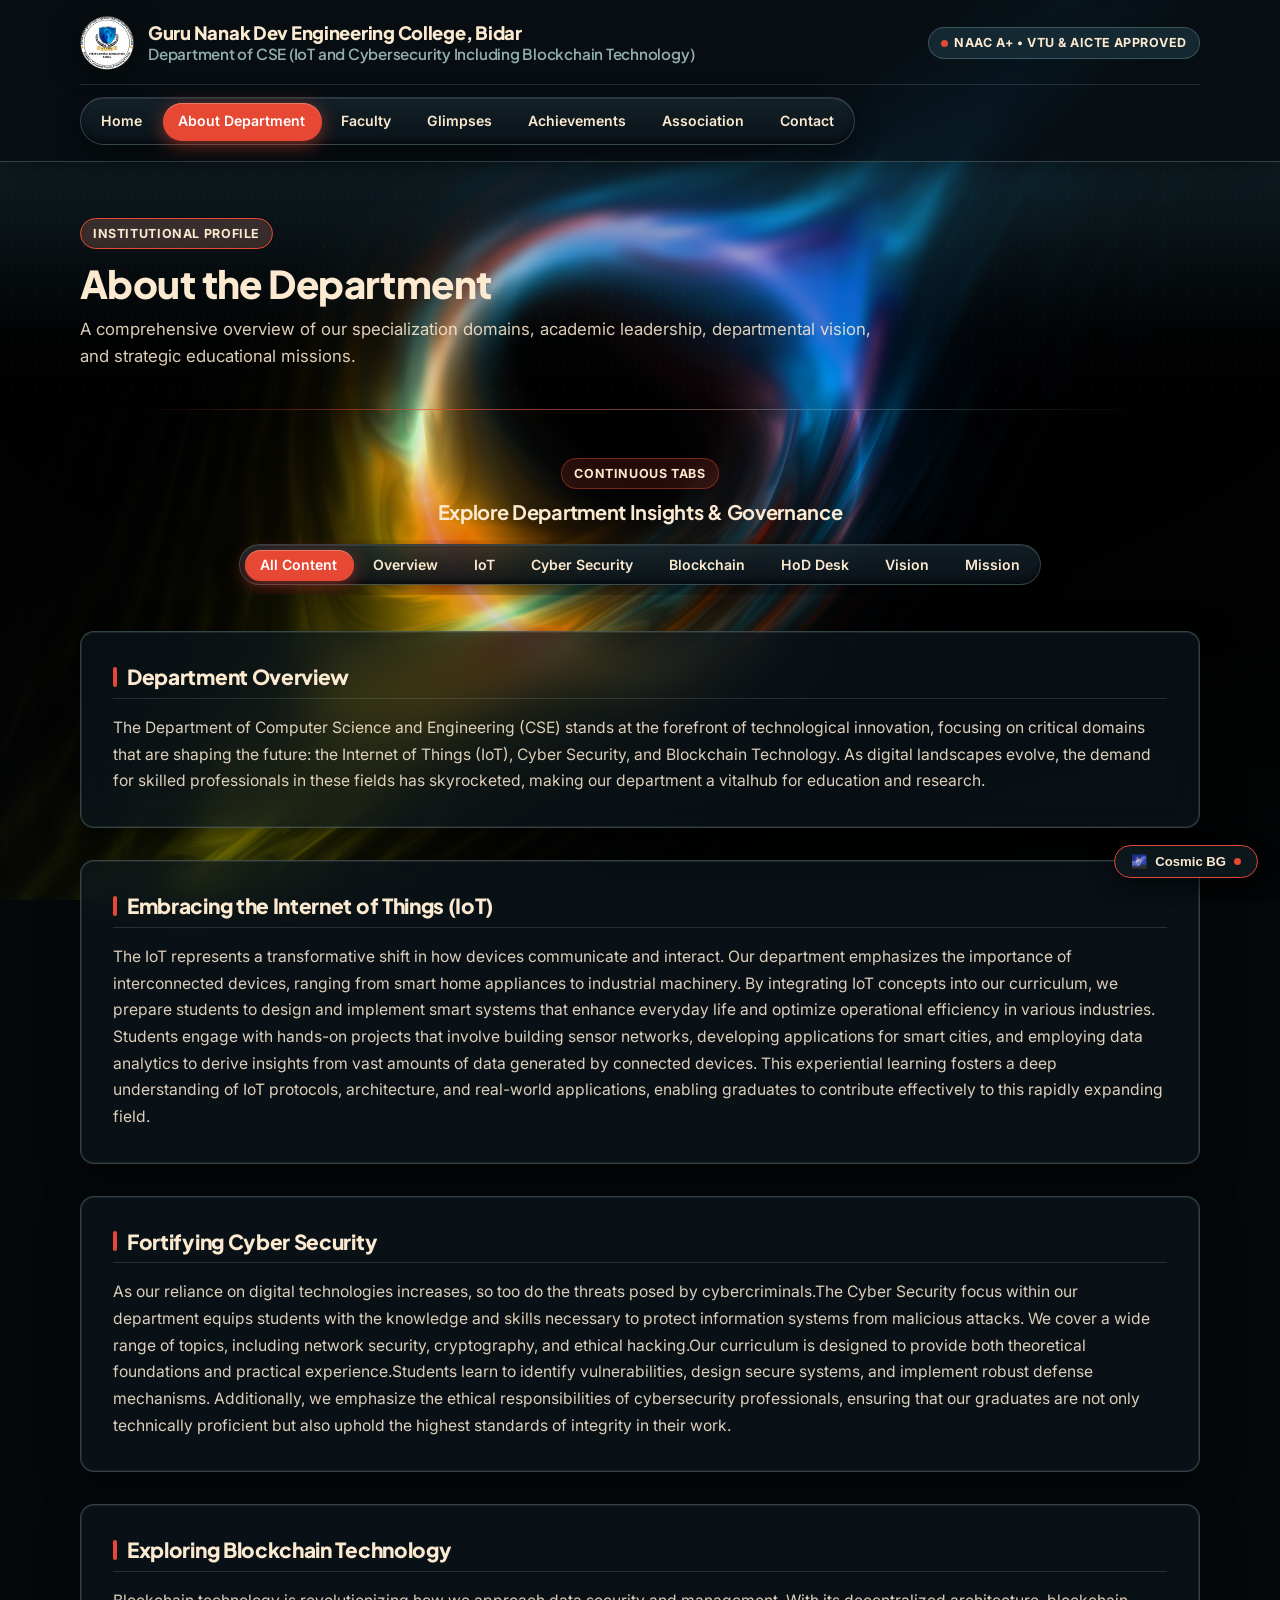
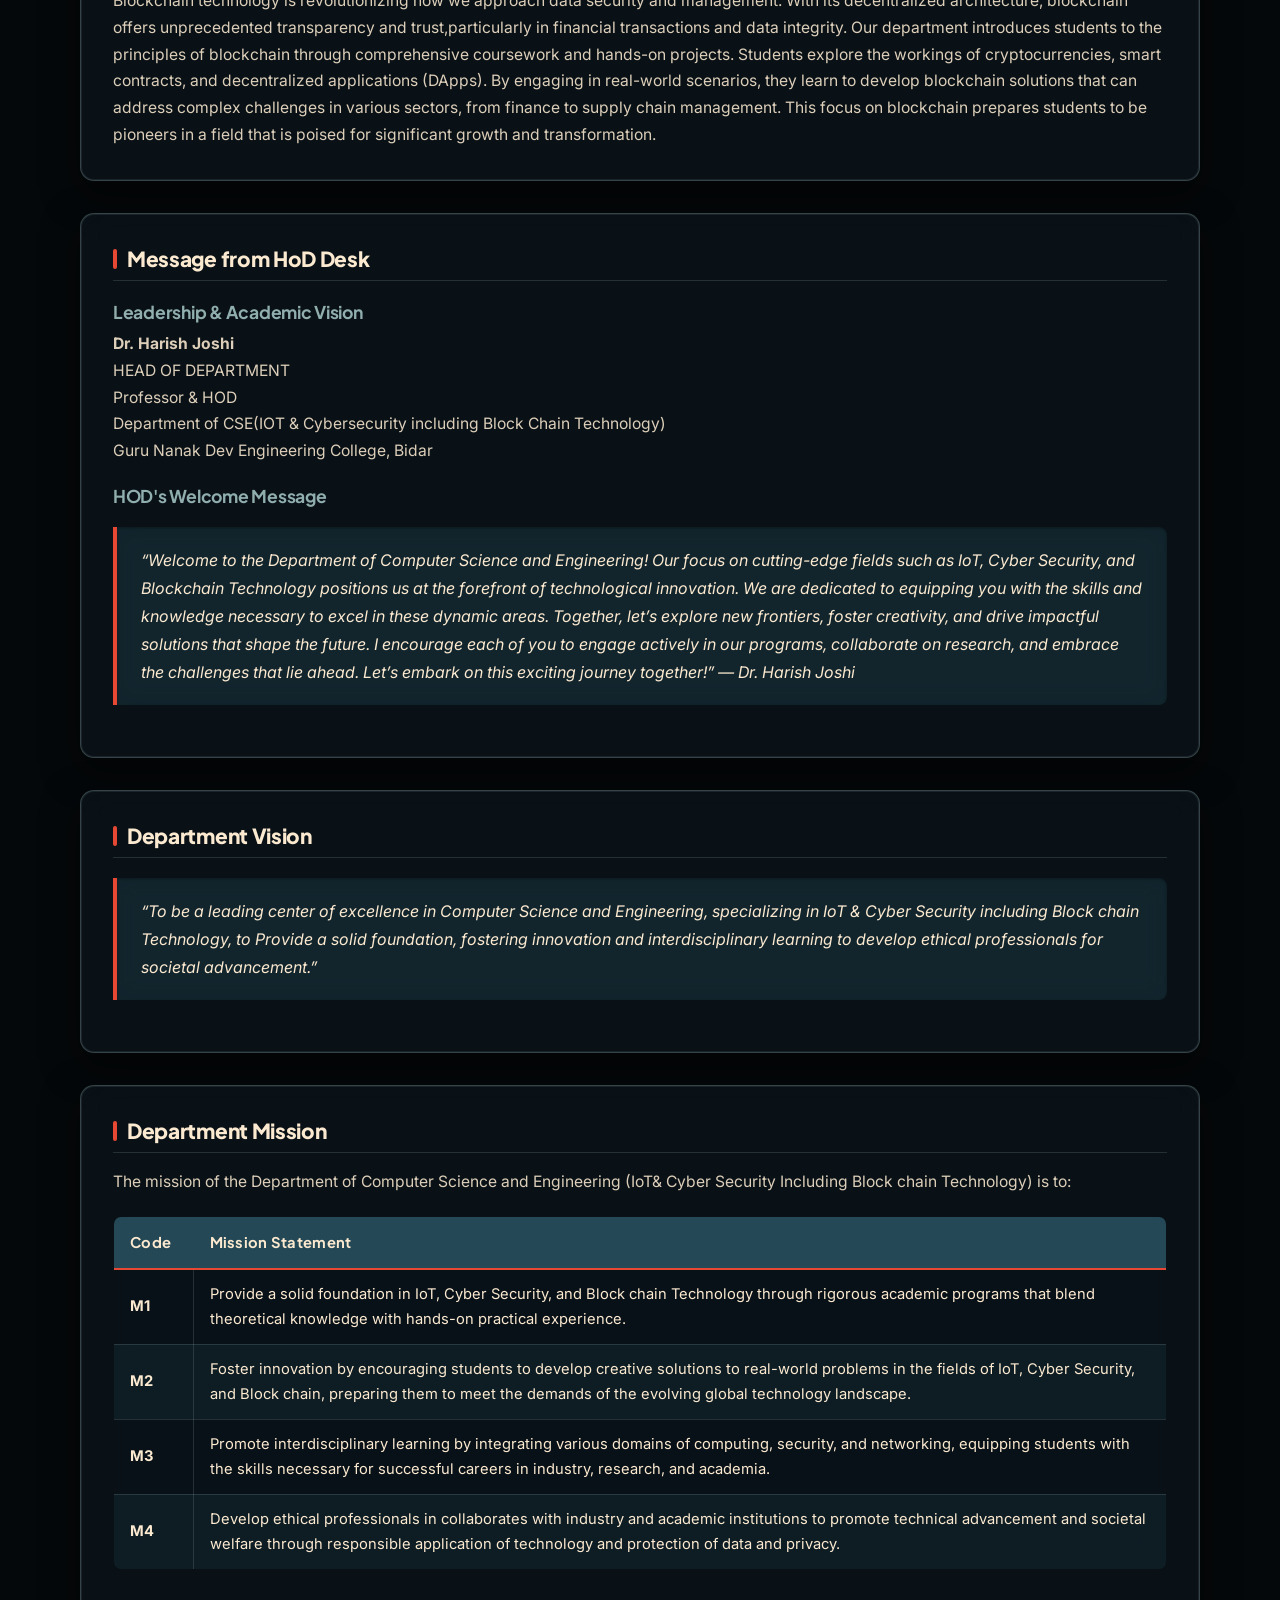
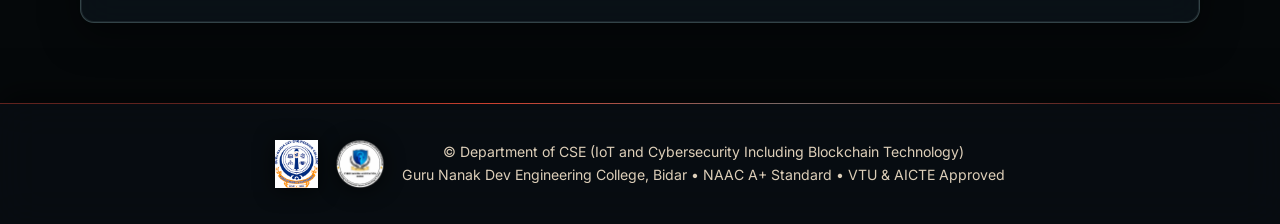
==== commit 2e6f24af: "Add official Department & Cyber Samurai Association logo to header, favicon, and association page" ====
--- a/about.html
+++ b/about.html
@@ -4,7 +4,7 @@
   <meta charset="UTF-8">
   <meta name="viewport" content="width=device-width, initial-scale=1.0">
   <title>About Department - Department of Computer Science and Engineering (IoT, Cybersecurity including Blockchain Technology)</title>
-  <link rel="icon" type="image/png" href="images/gndec_logo.png">
+  <link rel="icon" type="image/png" href="images/dept_logo_transparent.png">
   <link rel="stylesheet" href="styles.css">
 </head>
 <body>
@@ -17,7 +17,7 @@
     <div class="container">
       <div class="header-top">
         <div class="header-brand">
-          <img src="images/gndec_logo.png" alt="Guru Nanak Dev Engineering College Logo" class="brand-logo-img">
+          <img src="images/dept_logo_transparent.png" alt="Department of CSE (IoT and Cybersecurity Including Blockchain Technology) Logo" class="brand-logo-img">
           <div>
             <h1>Guru Nanak Dev Engineering College, Bidar</h1>
             <h2>Department of CSE (IoT and Cybersecurity Including Blockchain Technology)</h2>
@@ -161,7 +161,8 @@
   <footer>
     <div class="container">
       <div class="footer-content">
-        <img src="images/gndec_logo.png" alt="Guru Nanak Dev Engineering College Logo" class="footer-logo">
+        <img src="images/gndec_logo.png" alt="Guru Nanak Dev Engineering College Logo" class="footer-logo" title="GNDEC Bidar">
+        <img src="images/dept_logo_transparent.png" alt="Department of CSE Logo" class="footer-logo" title="Department of CSE (IoT & Cybersecurity)">
         <p>&copy; Department of CSE (IoT and Cybersecurity Including Blockchain Technology)<br>
         Guru Nanak Dev Engineering College, Bidar &bull; NAAC A+ Standard &bull; VTU & AICTE Approved</p>
       </div>
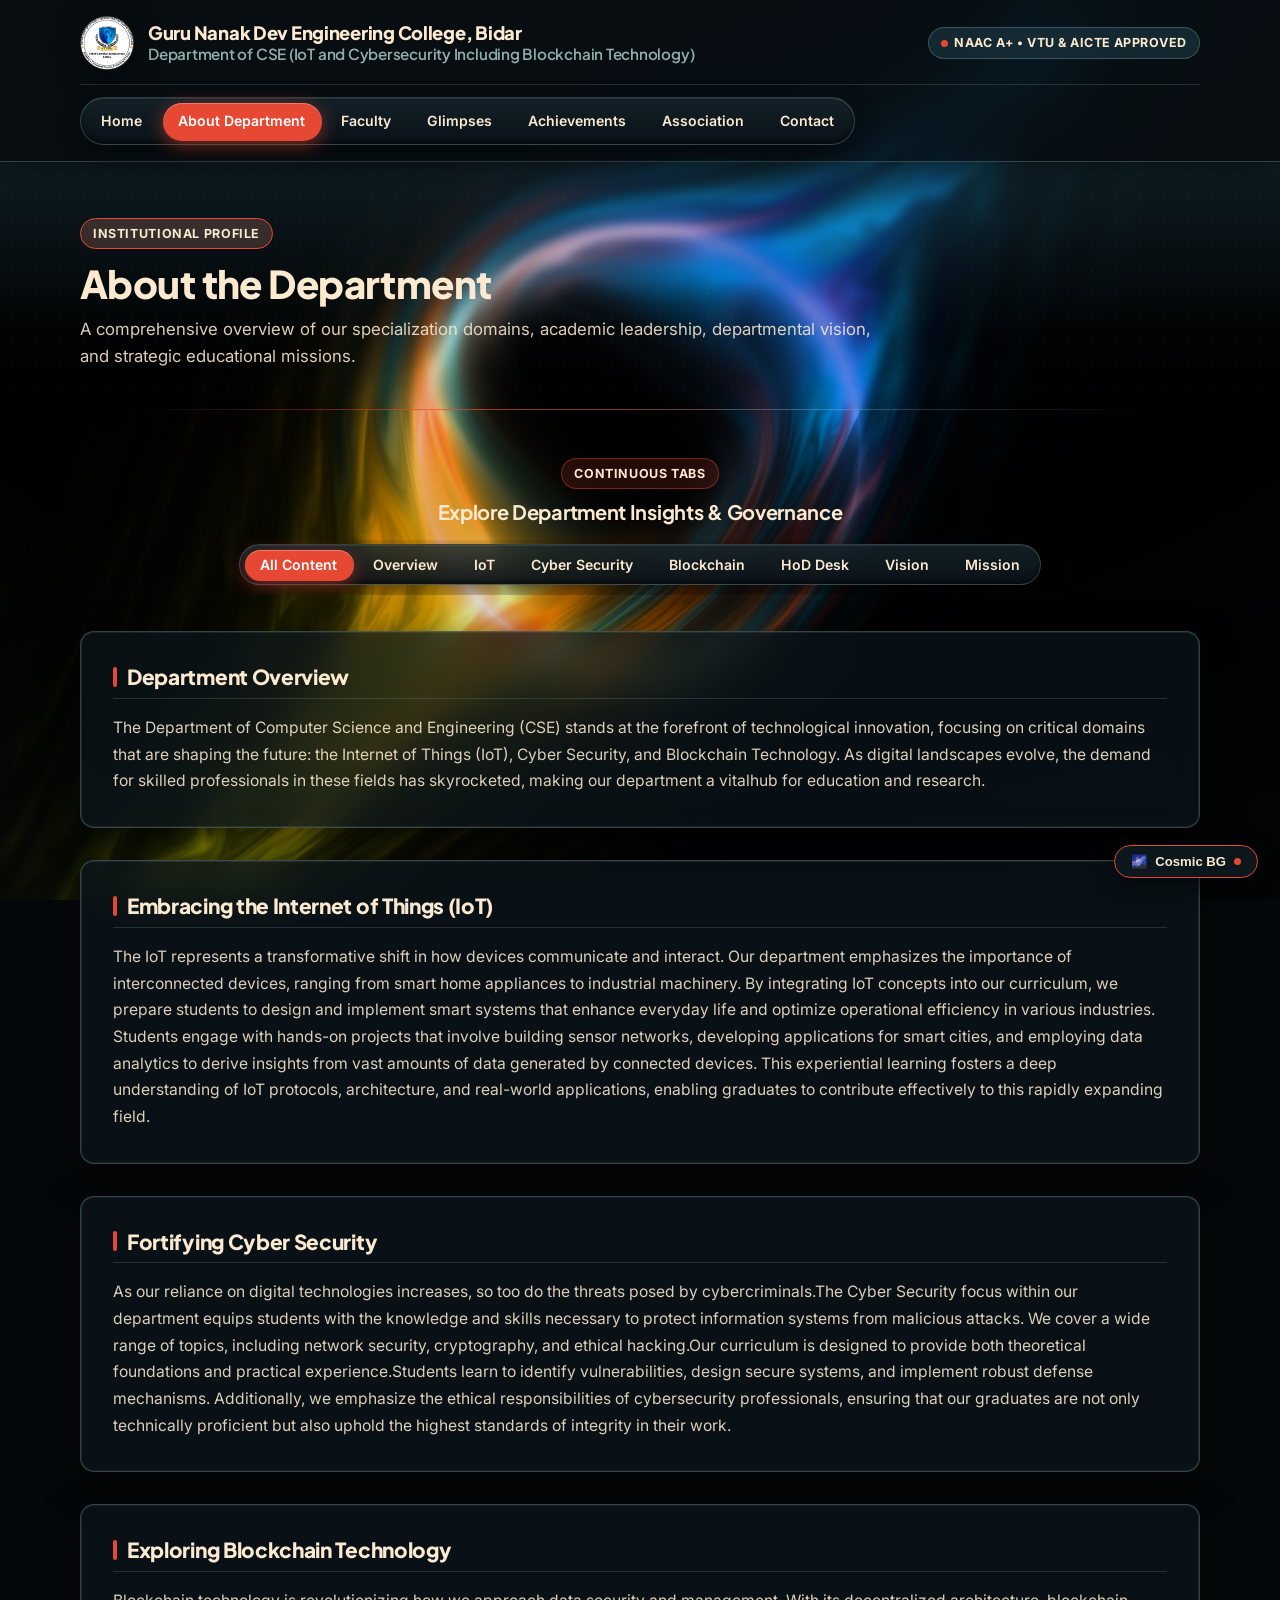
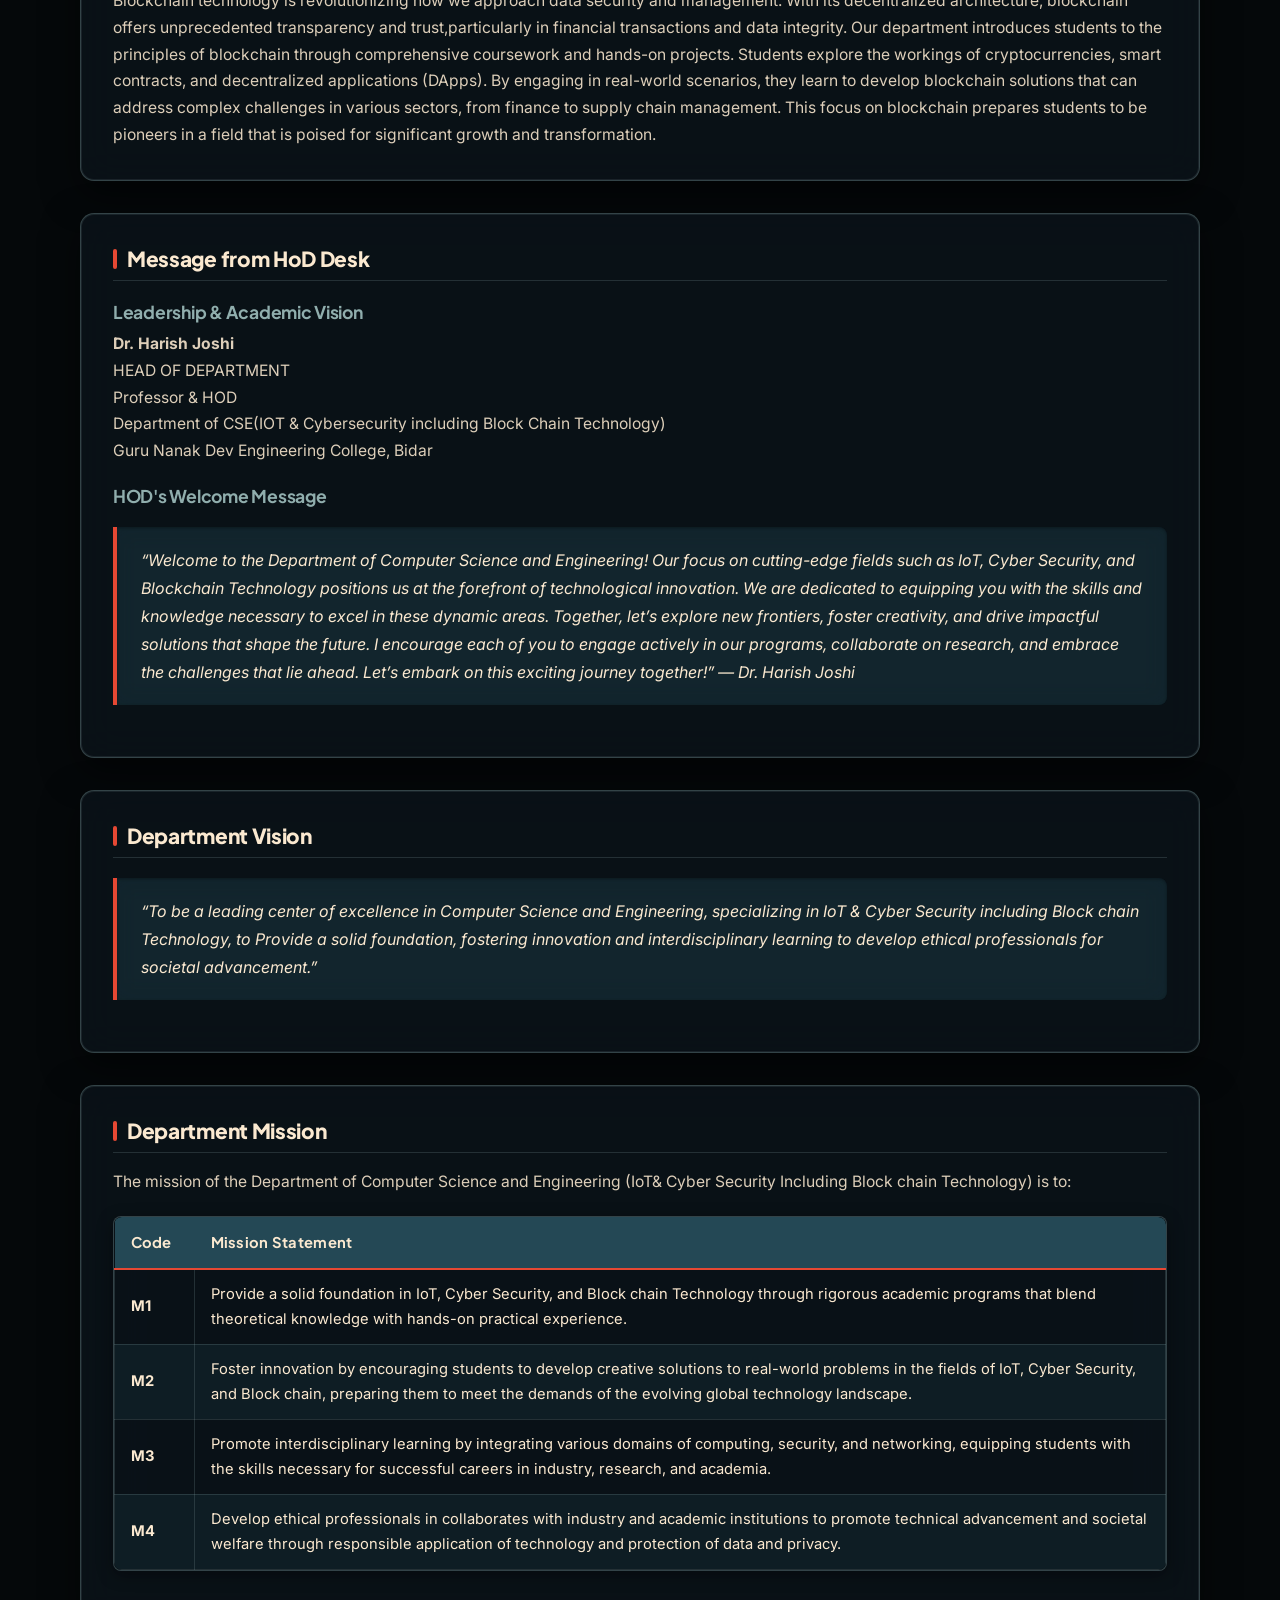
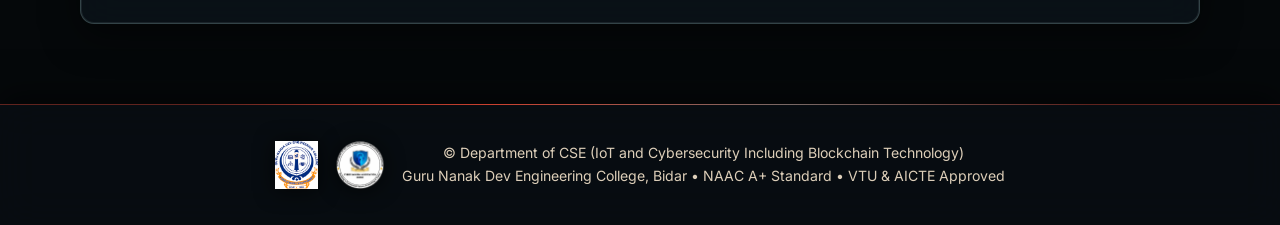
==== commit 2e1ddf1e: "Implement full mobile responsiveness: compact header, animated hamburger drawer, touch-scrollable ta" ====
--- a/about.html
+++ b/about.html
@@ -23,9 +23,16 @@
             <h2>Department of CSE (IoT and Cybersecurity Including Blockchain Technology)</h2>
           </div>
         </div>
-        <div class="header-badge">
-          <span class="pulse-dot"></span>
-          <span>NAAC A+ &bull; VTU & AICTE Approved</span>
+        <div class="header-actions">
+          <div class="header-badge">
+            <span class="pulse-dot"></span>
+            <span>NAAC A+ &bull; VTU & AICTE Approved</span>
+          </div>
+          <button class="mobile-nav-toggle" id="mobileNavToggle" aria-label="Toggle navigation menu" aria-expanded="false">
+            <span class="hamburger-line"></span>
+            <span class="hamburger-line"></span>
+            <span class="hamburger-line"></span>
+          </button>
         </div>
       </div>
 
@@ -39,6 +46,12 @@
           <li><a href="association.html">Association</a></li>
           <li><a href="contact.html">Contact</a></li>
         </ul>
+        <div class="mobile-drawer-footer">
+          <div class="mobile-drawer-badge">
+            <span class="pulse-dot"></span>
+            <span>NAAC A+ &bull; VTU & AICTE Approved</span>
+          </div>
+        </div>
       </nav>
     </div>
   </header>
@@ -127,32 +140,35 @@
       <section class="section-block" data-tab-panel="tab-mission">
         <h3>Department Mission</h3>
         <p>The mission of the Department of Computer Science and Engineering (IoT& Cyber Security Including Block chain Technology) is to:</p>
-        <table class="data-table">
-          <thead>
-            <tr>
-              <th style="width: 80px;">Code</th>
-              <th>Mission Statement</th>
-            </tr>
-          </thead>
-          <tbody>
-            <tr>
-              <td><strong>M1</strong></td>
-              <td>Provide a solid foundation in IoT, Cyber Security, and Block chain Technology through rigorous academic programs that blend theoretical knowledge with hands-on practical experience.</td>
-            </tr>
-            <tr>
-              <td><strong>M2</strong></td>
-              <td>Foster innovation by encouraging students to develop creative solutions to real-world problems in the fields of IoT, Cyber Security, and Block chain, preparing them to meet the demands of the evolving global technology landscape.</td>
-            </tr>
-            <tr>
-              <td><strong>M3</strong></td>
-              <td>Promote interdisciplinary learning by integrating various domains of computing, security, and networking, equipping students with the skills necessary for successful careers in industry, research, and academia.</td>
-            </tr>
-            <tr>
-              <td><strong>M4</strong></td>
-              <td>Develop ethical professionals in collaborates with industry and academic institutions to promote technical advancement and societal welfare through responsible application of technology and protection of data and privacy.</td>
-            </tr>
-          </tbody>
-        </table>
+        <div class="table-responsive">
+          <div class="table-scroll-hint"><span>Swipe to view &rarr;</span></div>
+          <table class="data-table">
+            <thead>
+              <tr>
+                <th style="width: 80px;">Code</th>
+                <th>Mission Statement</th>
+              </tr>
+            </thead>
+            <tbody>
+              <tr>
+                <td><strong>M1</strong></td>
+                <td>Provide a solid foundation in IoT, Cyber Security, and Block chain Technology through rigorous academic programs that blend theoretical knowledge with hands-on practical experience.</td>
+              </tr>
+              <tr>
+                <td><strong>M2</strong></td>
+                <td>Foster innovation by encouraging students to develop creative solutions to real-world problems in the fields of IoT, Cyber Security, and Block chain, preparing them to meet the demands of the evolving global technology landscape.</td>
+              </tr>
+              <tr>
+                <td><strong>M3</strong></td>
+                <td>Promote interdisciplinary learning by integrating various domains of computing, security, and networking, equipping students with the skills necessary for successful careers in industry, research, and academia.</td>
+              </tr>
+              <tr>
+                <td><strong>M4</strong></td>
+                <td>Develop ethical professionals in collaborates with industry and academic institutions to promote technical advancement and societal welfare through responsible application of technology and protection of data and privacy.</td>
+              </tr>
+            </tbody>
+          </table>
+        </div>
       </section>
     </div>
   </main>
--- a/styles.css
+++ b/styles.css
@@ -260,6 +260,64 @@
   background-color: var(--color-coral-red);
   border-radius: 50%;
   animation: pulseAnimation 2s infinite;
+}
+
+.header-actions {
+  display: flex;
+  align-items: center;
+  gap: 12px;
+}
+
+/* Mobile Navigation Toggle Button (Hidden on desktop) */
+.mobile-nav-toggle {
+  display: none;
+  background: rgba(22, 38, 46, 0.85);
+  border: 1.5px solid var(--color-coral-red);
+  border-radius: var(--radius-sm);
+  width: 42px;
+  height: 42px;
+  padding: 8px;
+  cursor: pointer;
+  flex-direction: column;
+  justify-content: space-around;
+  align-items: center;
+  box-shadow: 0 4px 14px rgba(230, 72, 51, 0.35);
+  transition: all var(--transition-fast);
+  z-index: 105;
+}
+
+.mobile-nav-toggle:hover {
+  background: var(--color-deep-teal);
+  transform: scale(1.05);
+}
+
+.mobile-nav-toggle .hamburger-line {
+  display: block;
+  width: 22px;
+  height: 2.2px;
+  background-color: var(--color-warm-cream);
+  border-radius: 2px;
+  transition: all 0.3s cubic-bezier(0.16, 1, 0.3, 1);
+  transform-origin: center;
+}
+
+.mobile-nav-toggle.active .hamburger-line:nth-child(1) {
+  transform: translateY(7px) rotate(45deg);
+  background-color: var(--color-coral-red);
+}
+
+.mobile-nav-toggle.active .hamburger-line:nth-child(2) {
+  opacity: 0;
+  transform: scaleX(0);
+}
+
+.mobile-nav-toggle.active .hamburger-line:nth-child(3) {
+  transform: translateY(-7px) rotate(-45deg);
+  background-color: var(--color-coral-red);
+}
+
+.mobile-drawer-footer {
+  display: none;
 }
 
 /* ==========================================================================
@@ -854,25 +912,515 @@
 }
 
 /* ==========================================================================
-   RESPONSIVE QUERIES
+   RESPONSIVE TABLES & MOBILE UTILITIES
    ========================================================================== */
+.table-responsive {
+  width: 100%;
+  overflow-x: auto;
+  -webkit-overflow-scrolling: touch;
+  margin: 1.25rem 0;
+  border-radius: var(--radius-sm);
+  border: 1px solid var(--color-muted-sage-border);
+  background: rgba(10, 18, 24, 0.85);
+  box-shadow: 0 4px 16px rgba(0, 0, 0, 0.4);
+  scrollbar-width: thin;
+  scrollbar-color: var(--color-muted-sage-border) transparent;
+}
+
+.table-responsive::-webkit-scrollbar {
+  height: 6px;
+}
+
+.table-responsive::-webkit-scrollbar-track {
+  background: rgba(10, 18, 24, 0.6);
+}
+
+.table-responsive::-webkit-scrollbar-thumb {
+  background: var(--color-muted-sage-border);
+  border-radius: 3px;
+}
+
+.table-responsive table.data-table {
+  margin: 0;
+  border: none;
+}
+
+.table-scroll-hint {
+  display: none;
+}
+
+@keyframes slideDownNav {
+  from {
+    opacity: 0;
+    transform: translateY(-10px);
+  }
+  to {
+    opacity: 1;
+    transform: translateY(0);
+  }
+}
+
+/* ==========================================================================
+   RESPONSIVE QUERIES & MOBILE VIEWPORT PERFECTION
+   ========================================================================== */
+@media (max-width: 900px) {
+  .header-brand h1 {
+    font-size: 1.05rem;
+  }
+  .header-brand h2 {
+    font-size: 0.85rem;
+  }
+  .continuous-tab-item, nav a {
+    padding: 6px 12px;
+    font-size: 0.82rem;
+  }
+}
+
 @media (max-width: 768px) {
+  html, body {
+    overflow-x: hidden;
+    width: 100%;
+    max-width: 100vw;
+  }
+
+  .container {
+    width: 92%;
+    padding: 0 4px;
+  }
+
+  /* Compact Sleek Header Bar */
+  header {
+    padding: 0.65rem 0;
+  }
+
   .header-top {
-    flex-direction: column;
-    align-items: flex-start;
-  }
-  nav ul {
+    display: flex;
+    flex-direction: row;
+    justify-content: space-between;
+    align-items: center;
+    gap: 8px;
+    flex-wrap: nowrap;
+    width: 100%;
+  }
+
+  .header-brand {
+    display: flex;
+    align-items: center;
+    gap: 10px;
+    min-width: 0;
+    flex: 1;
+  }
+
+  .brand-logo-img {
+    height: 40px;
+    max-width: 44px;
+    flex-shrink: 0;
+  }
+
+  .header-brand div {
+    min-width: 0;
+    flex: 1;
+  }
+
+  .header-brand h1 {
+    font-size: 0.88rem;
+    font-weight: 800;
+    line-height: 1.2;
+    white-space: nowrap;
+    overflow: hidden;
+    text-overflow: ellipsis;
+    margin: 0;
+    color: var(--color-warm-cream);
+  }
+
+  .header-brand h2 {
+    font-size: 0.72rem;
+    font-weight: 600;
+    line-height: 1.25;
+    margin: 2px 0 0;
+    color: var(--color-muted-sage);
+    display: -webkit-box;
+    -webkit-line-clamp: 2;
+    -webkit-box-orient: vertical;
+    overflow: hidden;
+  }
+
+  .header-badge {
+    display: none !important; /* Conceal in top bar, presented cleanly inside drawer */
+  }
+
+  .mobile-nav-toggle {
+    display: flex;
+    flex-shrink: 0;
+  }
+
+  /* Collapsible Frosted Glass Mobile Nav Drawer */
+  nav {
+    display: block;
+    position: absolute;
+    top: 100%;
+    left: 0;
+    right: 0;
+    background: rgba(8, 14, 18, 0.98);
+    backdrop-filter: blur(28px);
+    -webkit-backdrop-filter: blur(28px);
+    border-bottom: 2px solid var(--color-coral-red);
+    box-shadow: 0 25px 50px rgba(0, 0, 0, 0.85);
+    margin: 0;
+    padding: 0 1rem;
+    max-height: 0;
+    opacity: 0;
+    visibility: hidden;
+    overflow: hidden;
+    transition: max-height 320ms cubic-bezier(0.16, 1, 0.3, 1), opacity 240ms ease, visibility 240ms ease, padding 320ms ease;
+    z-index: 99;
+    border-top: 1px solid var(--color-muted-sage-border);
+  }
+
+  header.nav-open nav {
+    max-height: 560px;
+    opacity: 1;
+    visibility: visible;
+    padding: 1rem 1rem 1.5rem;
+    animation: slideDownNav 260ms cubic-bezier(0.16, 1, 0.3, 1);
+  }
+
+  .continuous-tabs-track, nav ul {
+    display: flex;
     flex-direction: column;
     width: 100%;
-  }
-  nav a {
+    gap: 6px;
+    border-radius: var(--radius-sm);
+    background: rgba(16, 28, 35, 0.7);
+    border: 1px solid var(--color-muted-sage-border);
+    padding: 8px;
+    box-shadow: inset 0 2px 8px rgba(0, 0, 0, 0.4);
+  }
+
+  nav ul li {
+    display: block;
     width: 100%;
   }
-  .grid-2, .grid-3 {
+
+  .continuous-tab-item, nav a {
+    display: flex;
+    align-items: center;
+    justify-content: space-between;
+    width: 100%;
+    padding: 11px 16px;
+    font-size: 0.92rem;
+    font-weight: 600;
+    border-radius: var(--radius-xs);
+    background: transparent !important;
+    color: var(--color-warm-cream);
+    text-align: left;
+    border: 1px solid transparent !important;
+    transition: all var(--transition-fast);
+  }
+
+  nav a::after {
+    content: "›";
+    font-size: 1.2rem;
+    opacity: 0.5;
+    transition: transform var(--transition-fast), opacity var(--transition-fast);
+  }
+
+  nav a:hover, nav a.active {
+    background: rgba(36, 72, 85, 0.8) !important;
+    border-color: var(--color-coral-red) !important;
+    color: #FFFFFF !important;
+  }
+
+  nav a.active::after {
+    content: "●";
+    font-size: 0.65rem;
+    color: var(--color-coral-red);
+    opacity: 1;
+  }
+
+  header nav .continuous-tabs-pill {
+    display: none !important;
+  }
+
+  .mobile-drawer-footer {
+    display: flex;
+    align-items: center;
+    justify-content: center;
+    margin-top: 12px;
+    padding-top: 10px;
+    border-top: 1px dashed rgba(144, 174, 173, 0.25);
+  }
+
+  .mobile-drawer-badge {
+    display: inline-flex;
+    align-items: center;
+    gap: 6px;
+    background: rgba(36, 72, 85, 0.45);
+    border: 1px solid var(--color-muted-sage-border);
+    color: var(--color-warm-cream);
+    font-size: 0.72rem;
+    font-weight: 700;
+    padding: 5px 12px;
+    border-radius: var(--radius-full);
+    letter-spacing: 0.03em;
+    text-transform: uppercase;
+  }
+
+  /* In-Page Continuous Tabs (Touch-Scrollable Pill Strip) */
+  .continuous-tabs-section {
+    margin: 1.25rem 0 1.5rem;
+    text-align: center;
+  }
+
+  .tabs-lead-badge {
+    font-size: 0.72rem;
+    padding: 3px 10px;
+    margin-bottom: 0.4rem;
+  }
+
+  .tabs-lead-title {
+    font-size: 1.08rem;
+    margin-bottom: 0.75rem;
+    padding: 0 8px;
+  }
+
+  .continuous-tabs-container {
+    display: flex;
+    justify-content: flex-start;
+    width: 100%;
+    overflow-x: auto;
+    -webkit-overflow-scrolling: touch;
+    scrollbar-width: none;
+    padding: 6px 4px 14px;
+    scroll-snap-type: x proximity;
+  }
+
+  .continuous-tabs-container::-webkit-scrollbar {
+    display: none;
+  }
+
+  .continuous-tabs-container .continuous-tabs-track {
+    display: inline-flex !important;
+    flex-direction: row !important;
+    flex-wrap: nowrap !important;
+    white-space: nowrap !important;
+    width: auto !important;
+    margin: 0 auto;
+    background: linear-gradient(180deg, rgba(22, 38, 46, 0.9) 0%, rgba(10, 18, 24, 0.98) 100%);
+    border: 1px solid rgba(144, 174, 173, 0.35);
+    padding: 4px;
+    border-radius: var(--radius-full);
+  }
+
+  .continuous-tabs-container .continuous-tab-item {
+    scroll-snap-align: center;
+    flex-shrink: 0;
+    font-size: 0.78rem;
+    padding: 6px 13px;
+    white-space: nowrap;
+    border: none !important;
+    background: transparent !important;
+  }
+
+  .continuous-tabs-container .continuous-tabs-pill {
+    display: block !important;
+  }
+
+  /* Tables & Mobile Horizontal Scrolling */
+  .table-scroll-hint {
+    display: flex;
+    align-items: center;
+    justify-content: flex-end;
+    gap: 6px;
+    font-size: 0.72rem;
+    color: var(--color-muted-sage);
+    margin-bottom: 6px;
+    font-style: italic;
+  }
+
+  table.data-table {
+    min-width: 520px;
+    margin: 0;
+  }
+
+  table.data-table th, 
+  table.data-table td {
+    padding: 8px 10px;
+    font-size: 0.8rem;
+  }
+
+  table.data-table th {
+    font-size: 0.78rem;
+    letter-spacing: 0.02em;
+    white-space: nowrap;
+  }
+
+  /* Page Hero on Mobile */
+  .page-hero {
+    padding: 2rem 0 1.25rem;
+    margin-bottom: 1rem;
+  }
+
+  .page-hero .hero-inner {
+    text-align: left;
+  }
+
+  .page-hero h2 {
+    font-size: 1.45rem;
+    line-height: 1.25;
+    margin-bottom: 0.5rem;
+  }
+
+  .page-hero p {
+    font-size: 0.88rem;
+    line-height: 1.5;
+  }
+
+  .hero-tag {
+    font-size: 0.72rem;
+    padding: 3px 10px;
+    margin-bottom: 0.5rem;
+  }
+
+  /* Section Blocks */
+  .section-block {
+    padding: 1.25rem 1rem;
+    margin-bottom: 1.25rem;
+  }
+
+  .section-block h3 {
+    font-size: 1.2rem;
+    margin-bottom: 0.5rem;
+  }
+
+  .section-block h4 {
+    font-size: 1.02rem;
+    margin-top: 1rem;
+    margin-bottom: 0.4rem;
+  }
+
+  .section-block p, 
+  .section-block li {
+    font-size: 0.88rem;
+    line-height: 1.55;
+    word-break: break-word;
+    overflow-wrap: break-word;
+  }
+
+  /* Grids and Cards */
+  .grid-2, 
+  .grid-3 {
     grid-template-columns: 1fr;
-  }
+    gap: 1rem;
+  }
+
+  .item-card {
+    padding: 1rem;
+    word-break: break-word;
+    overflow-wrap: break-word;
+  }
+
+  .item-card h4 {
+    font-size: 1.05rem;
+  }
+
+  .item-card p {
+    font-size: 0.86rem;
+  }
+
+  .item-card a {
+    word-break: break-all;
+  }
+
+  /* Images & Galleries */
+  .image-gallery {
+    flex-direction: column;
+    gap: 0.85rem;
+    margin: 1rem 0;
+  }
+
+  .event-image, 
+  .banner-image, 
+  .content-image {
+    max-width: 100% !important;
+    width: 100% !important;
+    height: auto;
+  }
+
+  .logo-image {
+    max-height: 65px;
+  }
+
+  /* Footer */
+  footer {
+    padding: 1.75rem 0;
+  }
+
+  .footer-content {
+    flex-direction: column;
+    gap: 12px;
+    text-align: center;
+  }
+
+  .footer-logo {
+    height: 38px;
+  }
+
+  footer p {
+    font-size: 0.78rem;
+    line-height: 1.55;
+  }
+
+  /* Singularity Dock */
+  .singularity-dock {
+    bottom: 12px;
+    right: 12px;
+  }
+
+  .singularity-dock-trigger {
+    padding: 6px 12px;
+    font-size: 0.74rem;
+  }
+
+  .singularity-dock-panel {
+    width: calc(100vw - 24px);
+    max-width: 290px;
+    right: 0;
+    bottom: calc(100% + 8px);
+    padding: 12px;
+  }
+}
+
+@media (max-width: 480px) {
+  .header-brand h1 {
+    font-size: 0.82rem;
+  }
+
+  .header-brand h2 {
+    font-size: 0.68rem;
+  }
+
+  .brand-logo-img {
+    height: 34px;
+    max-width: 38px;
+  }
+
+  .mobile-nav-toggle {
+    width: 38px;
+    height: 38px;
+    padding: 7px;
+  }
+
   .page-hero h2 {
-    font-size: 1.6rem;
+    font-size: 1.3rem;
+  }
+
+  .section-block {
+    padding: 1rem 0.85rem;
+  }
+
+  .item-card {
+    padding: 0.9rem;
   }
 }
 
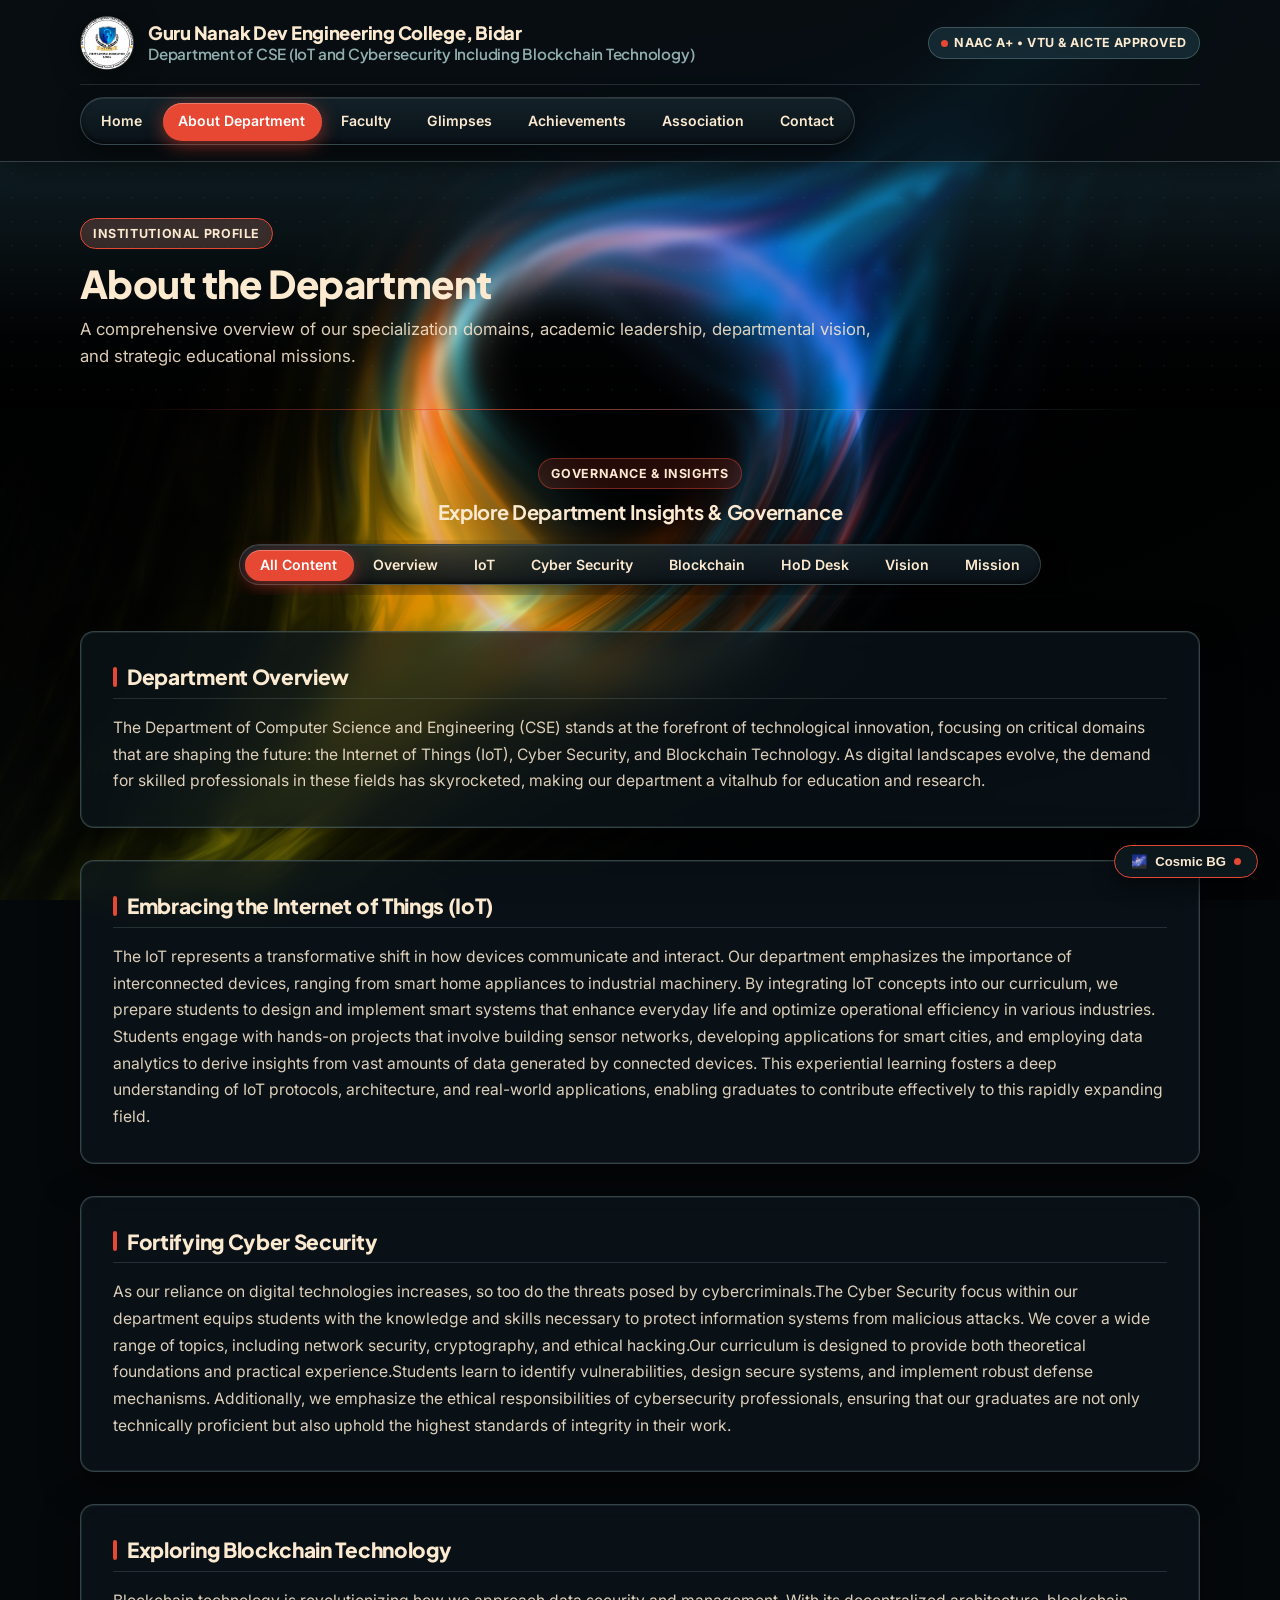
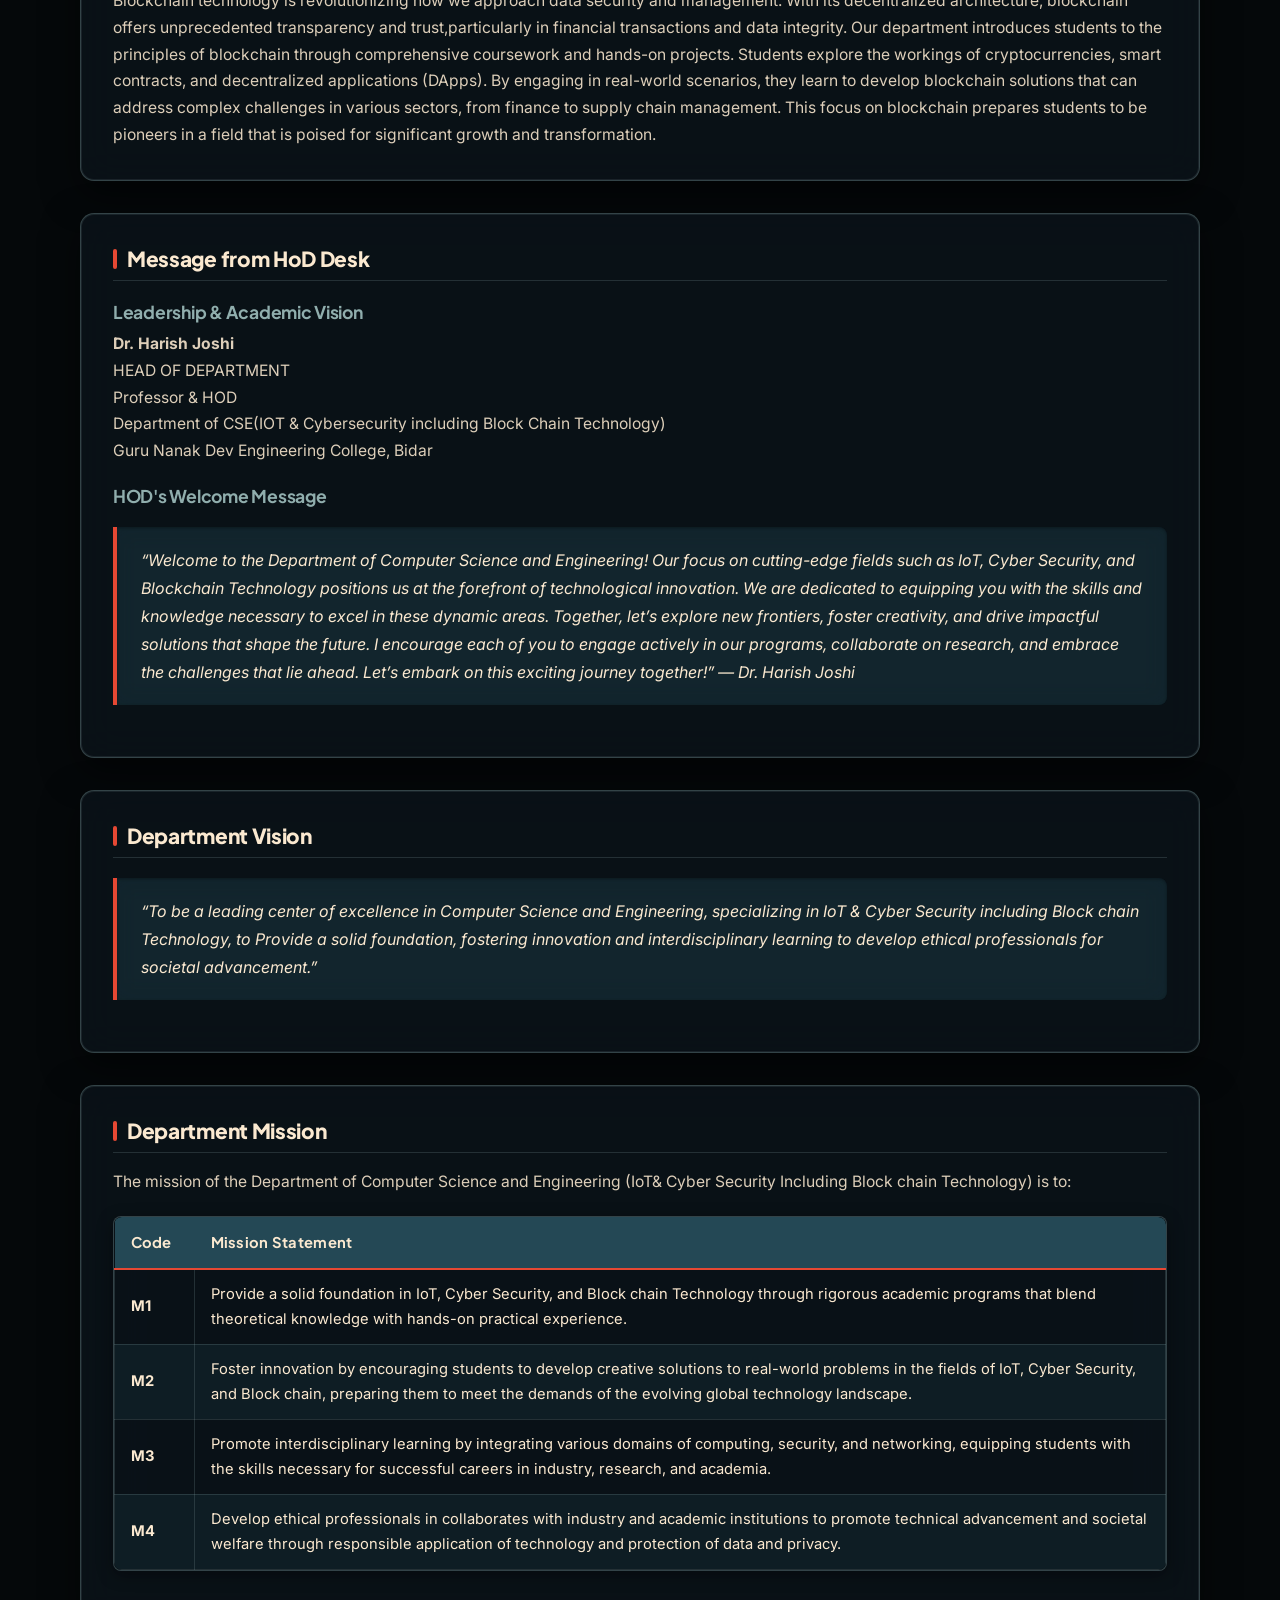
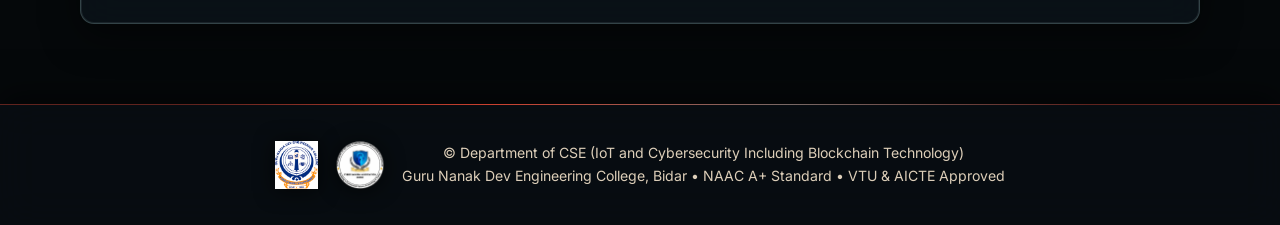
==== commit a7ca9f9a: "Fix mobile tab section: eliminate overflow cut-off, robust active pill styling, smooth horizontal sw" ====
--- a/about.html
+++ b/about.html
@@ -72,7 +72,7 @@
     <div class="container">
       <!-- Continuous Tabs Section (Watermelon UI Component) -->
       <div class="continuous-tabs-section">
-        <span class="tabs-lead-badge">Continuous Tabs</span>
+        <span class="tabs-lead-badge">Governance & Insights</span>
         <h3 class="tabs-lead-title">Explore Department Insights & Governance</h3>
         <div class="continuous-tabs-container">
           <div class="continuous-tabs-track" role="tablist" aria-label="About Department Tabs">
@@ -85,6 +85,9 @@
             <button type="button" class="continuous-tab-item" data-tab-target="tab-vision">Vision</button>
             <button type="button" class="continuous-tab-item" data-tab-target="tab-mission">Mission</button>
           </div>
+        </div>
+        <div class="mobile-tabs-swipe-hint">
+          <span>&larr; Swipe to view all sections &rarr;</span>
         </div>
       </div>
 
--- a/styles.css
+++ b/styles.css
@@ -436,6 +436,10 @@
   font-weight: 700;
   color: var(--color-warm-cream);
   margin-bottom: 1rem;
+}
+
+.mobile-tabs-swipe-hint {
+  display: none;
 }
 
 .continuous-tabs-container {
@@ -1166,33 +1170,43 @@
     text-transform: uppercase;
   }
 
-  /* In-Page Continuous Tabs (Touch-Scrollable Pill Strip) */
+  /* ==========================================================================
+     IN-PAGE CONTINUOUS TABS SECTION (Ultra-Clean Mobile Segmented Control)
+     ========================================================================== */
   .continuous-tabs-section {
-    margin: 1.25rem 0 1.5rem;
+    margin: 1.25rem 0 1.75rem;
     text-align: center;
+    width: 100%;
   }
 
   .tabs-lead-badge {
-    font-size: 0.72rem;
+    font-size: 0.7rem;
     padding: 3px 10px;
     margin-bottom: 0.4rem;
+    letter-spacing: 0.04em;
   }
 
   .tabs-lead-title {
-    font-size: 1.08rem;
+    font-size: 1.05rem;
+    line-height: 1.35;
     margin-bottom: 0.75rem;
-    padding: 0 8px;
+    padding: 0 4px;
+    color: var(--color-warm-cream);
   }
 
   .continuous-tabs-container {
     display: flex;
     justify-content: flex-start;
+    align-items: center;
     width: 100%;
     overflow-x: auto;
+    overflow-y: hidden;
     -webkit-overflow-scrolling: touch;
     scrollbar-width: none;
-    padding: 6px 4px 14px;
-    scroll-snap-type: x proximity;
+    -ms-overflow-style: none;
+    padding: 6px 12px 14px;
+    margin: 0;
+    box-sizing: border-box;
   }
 
   .continuous-tabs-container::-webkit-scrollbar {
@@ -1204,26 +1218,65 @@
     flex-direction: row !important;
     flex-wrap: nowrap !important;
     white-space: nowrap !important;
-    width: auto !important;
-    margin: 0 auto;
-    background: linear-gradient(180deg, rgba(22, 38, 46, 0.9) 0%, rgba(10, 18, 24, 0.98) 100%);
-    border: 1px solid rgba(144, 174, 173, 0.35);
-    padding: 4px;
+    flex-shrink: 0;
+    margin: 0 !important;
+    gap: 6px;
+    background: rgba(14, 25, 31, 0.95);
+    border: 1px solid var(--color-muted-sage-border);
+    padding: 5px;
     border-radius: var(--radius-full);
+    box-shadow: 0 4px 18px rgba(0, 0, 0, 0.55);
   }
 
   .continuous-tabs-container .continuous-tab-item {
-    scroll-snap-align: center;
     flex-shrink: 0;
-    font-size: 0.78rem;
-    padding: 6px 13px;
+    display: inline-flex;
+    align-items: center;
+    justify-content: center;
+    font-size: 0.82rem;
+    font-weight: 600;
+    padding: 7px 15px;
+    border-radius: var(--radius-full);
+    border: 1px solid transparent !important;
+    background: transparent !important;
+    color: var(--color-warm-cream);
     white-space: nowrap;
-    border: none !important;
-    background: transparent !important;
-  }
-
+    cursor: pointer;
+    transition: all var(--transition-fast);
+    position: relative;
+    z-index: 2;
+    user-select: none;
+    -webkit-tap-highlight-color: transparent;
+  }
+
+  /* Robust, instant active state on mobile */
+  .continuous-tabs-container .continuous-tab-item.active {
+    background: var(--color-coral-red) !important;
+    color: #FFFFFF !important;
+    border-color: var(--color-coral-red) !important;
+    font-weight: 700;
+    box-shadow: 0 4px 14px rgba(230, 72, 51, 0.45);
+  }
+
+  .continuous-tabs-container .continuous-tab-item:active {
+    transform: scale(0.96);
+  }
+
+  /* Prevent pill positioning glitches on mobile */
   .continuous-tabs-container .continuous-tabs-pill {
-    display: block !important;
+    display: none !important;
+  }
+
+  .mobile-tabs-swipe-hint {
+    display: flex;
+    align-items: center;
+    justify-content: center;
+    gap: 6px;
+    font-size: 0.72rem;
+    color: var(--color-muted-sage);
+    margin-top: 4px;
+    opacity: 0.85;
+    font-style: italic;
   }
 
   /* Tables & Mobile Horizontal Scrolling */
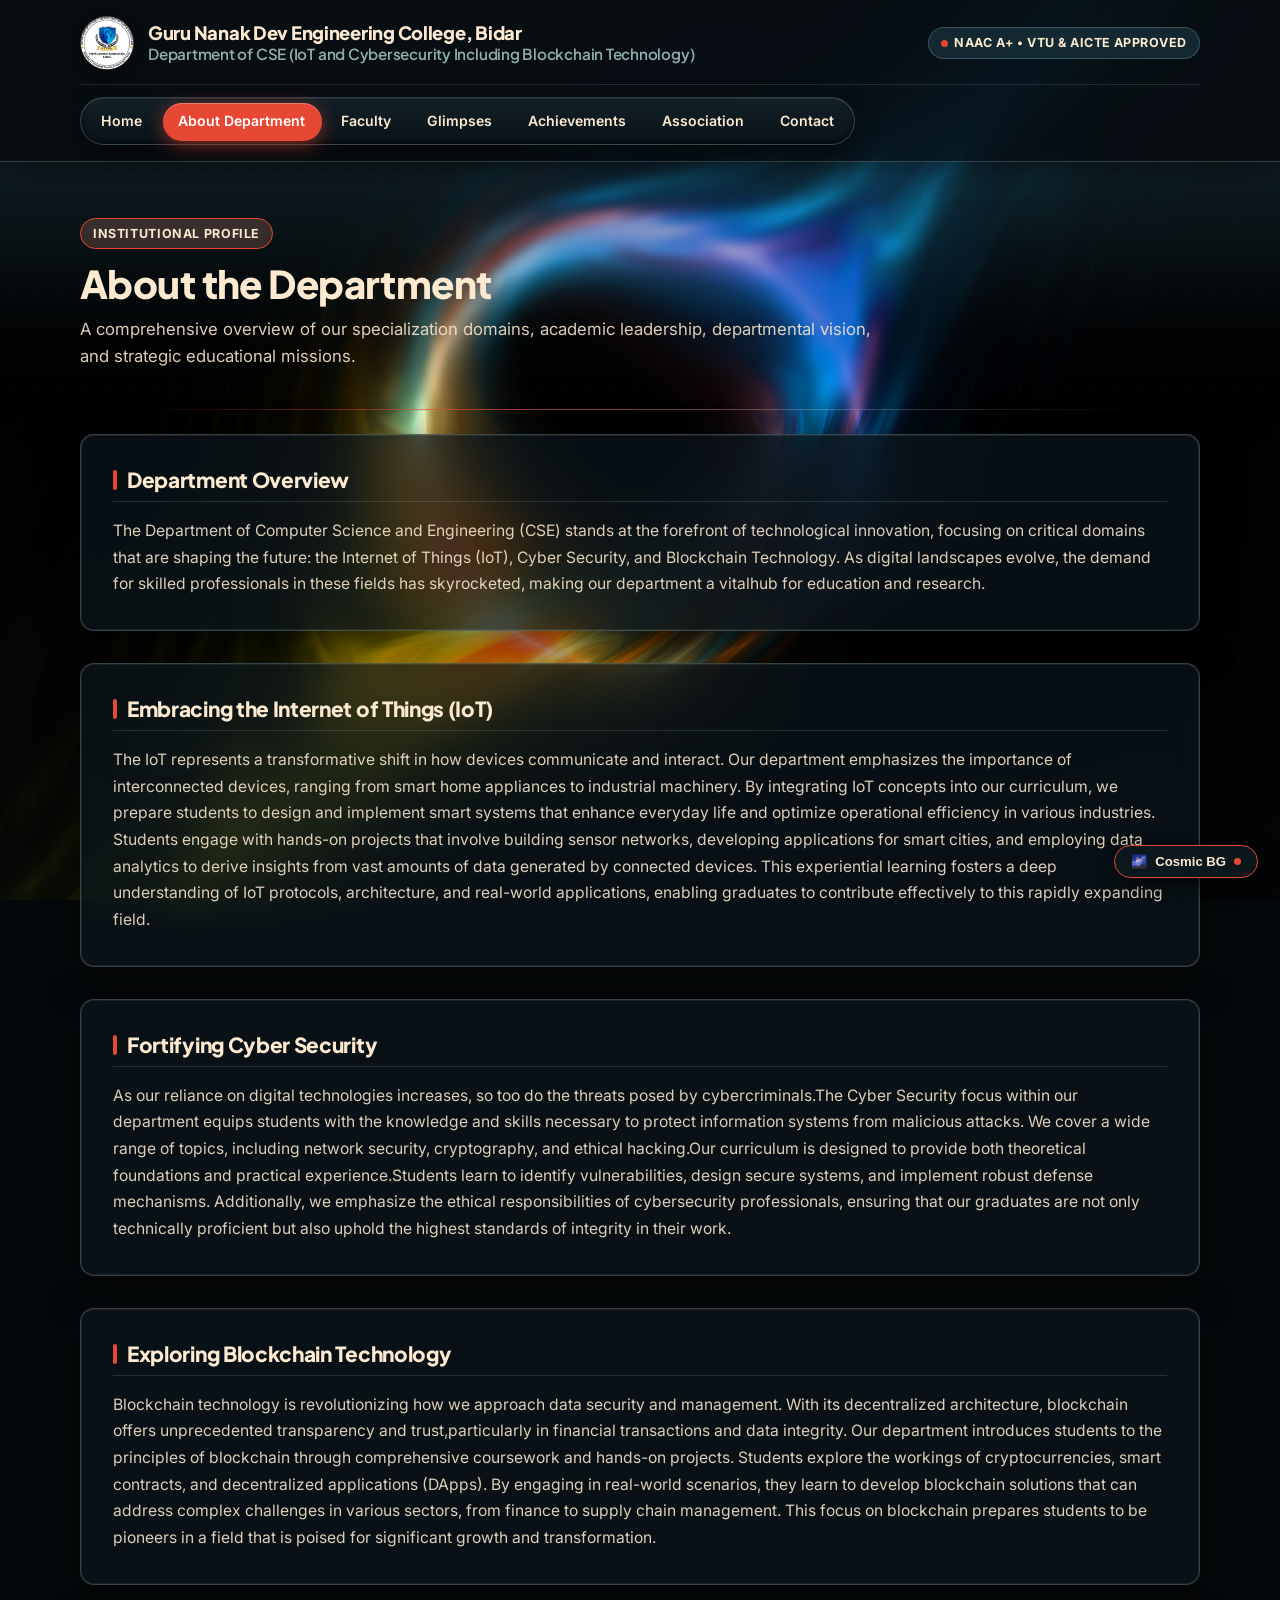
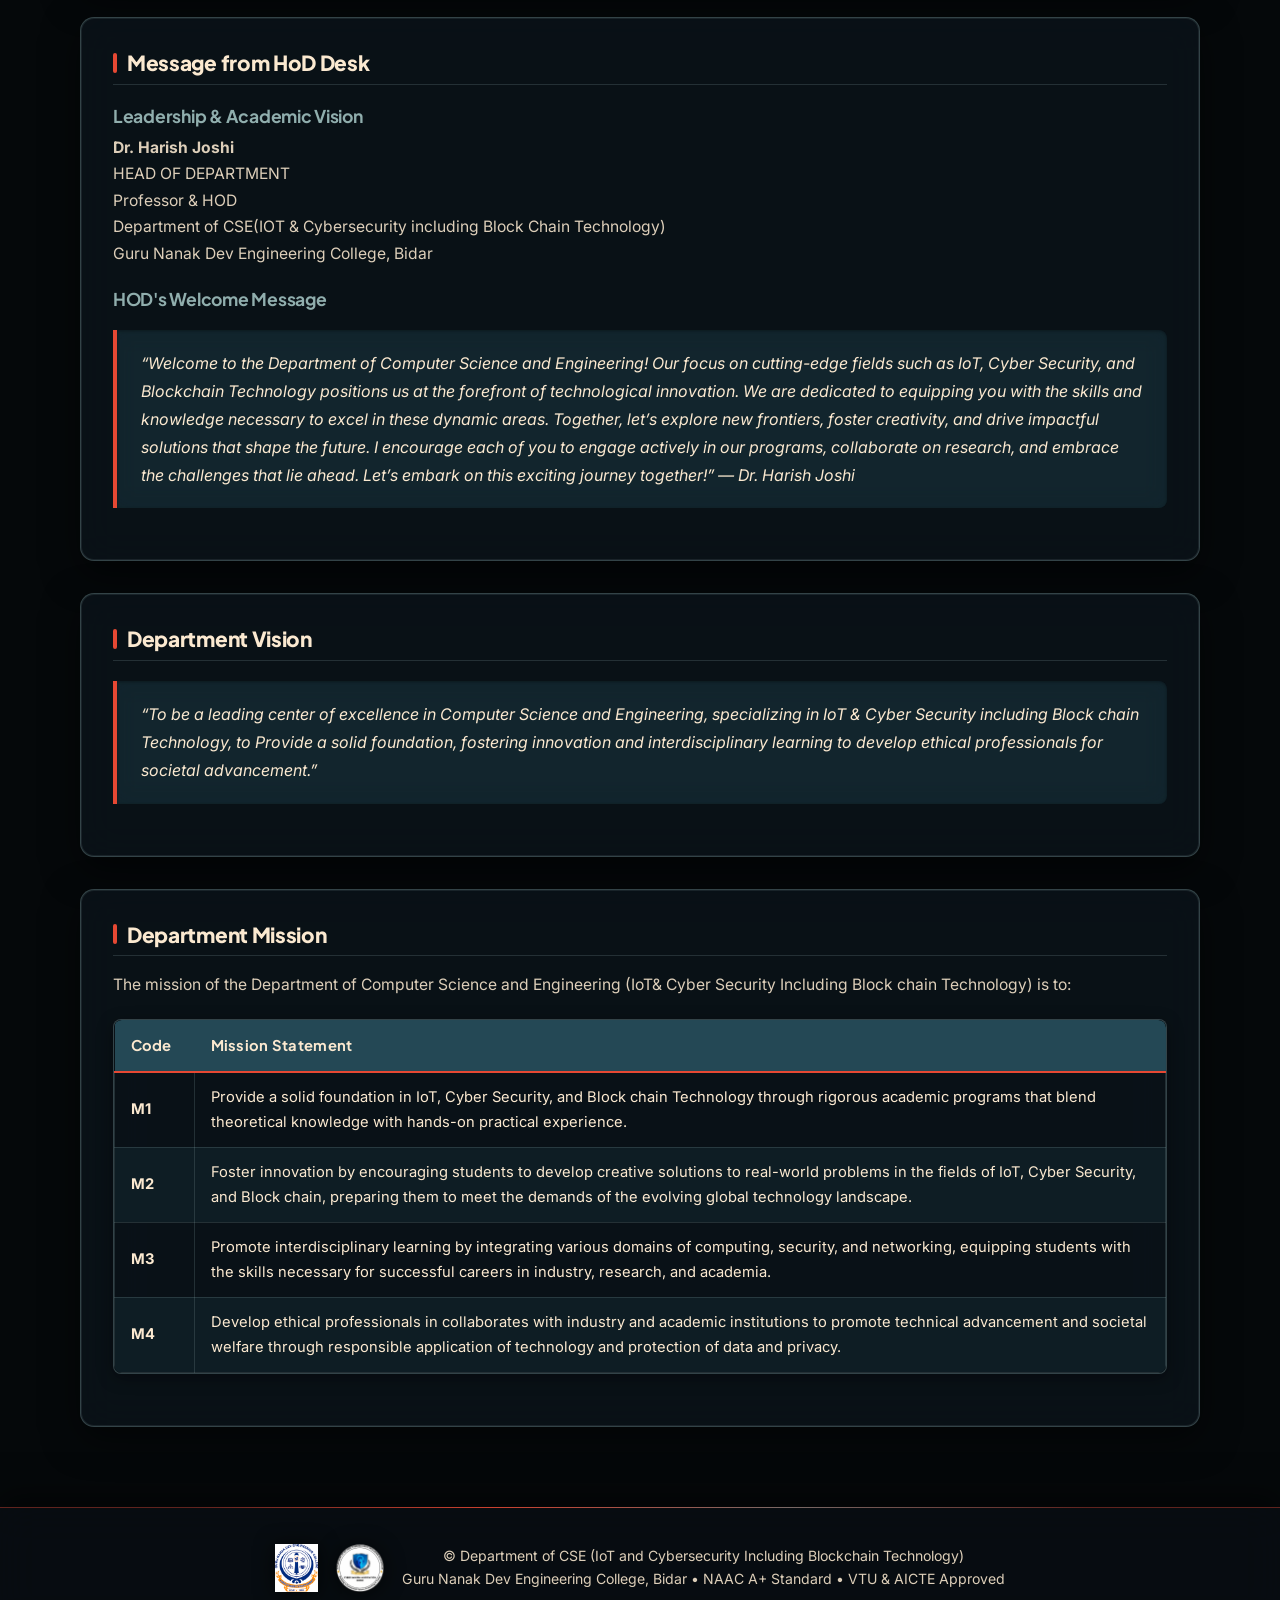
==== commit 3aa2b835: "Retain single main navigation tab bar and remove all in-page secondary tab sections" ====
--- a/about.html
+++ b/about.html
@@ -70,53 +70,32 @@
   <!-- Main Content -->
   <main>
     <div class="container">
-      <!-- Continuous Tabs Section (Watermelon UI Component) -->
-      <div class="continuous-tabs-section">
-        <span class="tabs-lead-badge">Governance & Insights</span>
-        <h3 class="tabs-lead-title">Explore Department Insights & Governance</h3>
-        <div class="continuous-tabs-container">
-          <div class="continuous-tabs-track" role="tablist" aria-label="About Department Tabs">
-            <button type="button" class="continuous-tab-item active" data-tab-target="tab-all">All Content</button>
-            <button type="button" class="continuous-tab-item" data-tab-target="tab-overview">Overview</button>
-            <button type="button" class="continuous-tab-item" data-tab-target="tab-iot">IoT</button>
-            <button type="button" class="continuous-tab-item" data-tab-target="tab-cyber">Cyber Security</button>
-            <button type="button" class="continuous-tab-item" data-tab-target="tab-blockchain">Blockchain</button>
-            <button type="button" class="continuous-tab-item" data-tab-target="tab-hod">HoD Desk</button>
-            <button type="button" class="continuous-tab-item" data-tab-target="tab-vision">Vision</button>
-            <button type="button" class="continuous-tab-item" data-tab-target="tab-mission">Mission</button>
-          </div>
-        </div>
-        <div class="mobile-tabs-swipe-hint">
-          <span>&larr; Swipe to view all sections &rarr;</span>
-        </div>
-      </div>
-
       <!-- Department Overview -->
-      <section class="section-block" data-tab-panel="tab-overview">
+      <section class="section-block">
         <h3>Department Overview</h3>
         <p>The Department of Computer Science and Engineering (CSE) stands at the forefront of technological innovation, focusing on critical domains that are shaping the future: the Internet of Things (IoT), Cyber Security, and Blockchain Technology. As digital landscapes evolve, the demand for skilled professionals in these fields has skyrocketed, making our department a vitalhub for education and research.</p>
       </section>
 
       <!-- Key Focus: IoT -->
-      <section class="section-block" data-tab-panel="tab-iot">
+      <section class="section-block">
         <h3>Embracing the Internet of Things (IoT)</h3>
         <p>The IoT represents a transformative shift in how devices communicate and interact. Our department emphasizes the importance of interconnected devices, ranging from smart home appliances to industrial machinery. By integrating IoT concepts into our curriculum, we prepare students to design and implement smart systems that enhance everyday life and optimize operational efficiency in various industries. Students engage with hands-on projects that involve building sensor networks, developing applications for smart cities, and employing data analytics to derive insights from vast amounts of data generated by connected devices. This experiential learning fosters a deep understanding of IoT protocols, architecture, and real-world applications, enabling graduates to contribute effectively to this rapidly expanding field.</p>
       </section>
 
       <!-- Key Focus: Cyber Security -->
-      <section class="section-block" data-tab-panel="tab-cyber">
+      <section class="section-block">
         <h3>Fortifying Cyber Security</h3>
         <p>As our reliance on digital technologies increases, so too do the threats posed by cybercriminals.The Cyber Security focus within our department equips students with the knowledge and skills necessary to protect information systems from malicious attacks. We cover a wide range of topics, including network security, cryptography, and ethical hacking.Our curriculum is designed to provide both theoretical foundations and practical experience.Students learn to identify vulnerabilities, design secure systems, and implement robust defense mechanisms. Additionally, we emphasize the ethical responsibilities of cybersecurity professionals, ensuring that our graduates are not only technically proficient but also uphold the highest standards of integrity in their work.</p>
       </section>
 
       <!-- Key Focus: Blockchain Technology -->
-      <section class="section-block" data-tab-panel="tab-blockchain">
+      <section class="section-block">
         <h3>Exploring Blockchain Technology</h3>
         <p>Blockchain technology is revolutionizing how we approach data security and management. With its decentralized architecture, blockchain offers unprecedented transparency and trust,particularly in financial transactions and data integrity. Our department introduces students to the principles of blockchain through comprehensive coursework and hands-on projects. Students explore the workings of cryptocurrencies, smart contracts, and decentralized applications (DApps). By engaging in real-world scenarios, they learn to develop blockchain solutions that can address complex challenges in various sectors, from finance to supply chain management. This focus on blockchain prepares students to be pioneers in a field that is poised for significant growth and transformation.</p>
       </section>
 
       <!-- Message from HoD Desk -->
-      <section class="section-block" data-tab-panel="tab-hod">
+      <section class="section-block">
         <h3>Message from HoD Desk</h3>
         <h4>Leadership & Academic Vision</h4>
         <p><strong>Dr. Harish Joshi</strong><br>
@@ -132,7 +111,7 @@
       </section>
 
       <!-- Department Vision -->
-      <section class="section-block" data-tab-panel="tab-vision">
+      <section class="section-block">
         <h3>Department Vision</h3>
         <blockquote>
           “To be a leading center of excellence in Computer Science and Engineering, specializing in IoT & Cyber Security including Block chain Technology, to Provide a solid foundation, fostering innovation and interdisciplinary learning to develop ethical professionals for societal advancement.”
@@ -140,7 +119,7 @@
       </section>
 
       <!-- Department Mission -->
-      <section class="section-block" data-tab-panel="tab-mission">
+      <section class="section-block">
         <h3>Department Mission</h3>
         <p>The mission of the Department of Computer Science and Engineering (IoT& Cyber Security Including Block chain Technology) is to:</p>
         <div class="table-responsive">
--- a/styles.css
+++ b/styles.css
@@ -409,46 +409,7 @@
   color: #FFFFFF;
 }
 
-/* In-Page Interactive Continuous Tabs Section */
-.continuous-tabs-section {
-  text-align: center;
-  margin: 1.5rem 0 2.25rem;
-}
-
-.tabs-lead-badge {
-  display: inline-flex;
-  align-items: center;
-  gap: 6px;
-  background: rgba(230, 72, 51, 0.16);
-  border: 1px solid rgba(230, 72, 51, 0.42);
-  color: var(--color-warm-cream);
-  font-size: 0.78rem;
-  font-weight: 700;
-  padding: 4px 12px;
-  border-radius: var(--radius-full);
-  letter-spacing: 0.05em;
-  text-transform: uppercase;
-  margin-bottom: 0.6rem;
-}
-
-.tabs-lead-title {
-  font-size: 1.25rem;
-  font-weight: 700;
-  color: var(--color-warm-cream);
-  margin-bottom: 1rem;
-}
-
-.mobile-tabs-swipe-hint {
-  display: none;
-}
-
-.continuous-tabs-container {
-  display: flex;
-  justify-content: center;
-  width: 100%;
-  overflow-x: auto;
-  padding: 4px 0 10px;
-}
+
 
 /* ==========================================================================
    PAGE HERO BANNER (Transparent Float Over Cosmic Singularity)
@@ -1170,114 +1131,7 @@
     text-transform: uppercase;
   }
 
-  /* ==========================================================================
-     IN-PAGE CONTINUOUS TABS SECTION (Ultra-Clean Mobile Segmented Control)
-     ========================================================================== */
-  .continuous-tabs-section {
-    margin: 1.25rem 0 1.75rem;
-    text-align: center;
-    width: 100%;
-  }
-
-  .tabs-lead-badge {
-    font-size: 0.7rem;
-    padding: 3px 10px;
-    margin-bottom: 0.4rem;
-    letter-spacing: 0.04em;
-  }
-
-  .tabs-lead-title {
-    font-size: 1.05rem;
-    line-height: 1.35;
-    margin-bottom: 0.75rem;
-    padding: 0 4px;
-    color: var(--color-warm-cream);
-  }
-
-  .continuous-tabs-container {
-    display: flex;
-    justify-content: flex-start;
-    align-items: center;
-    width: 100%;
-    overflow-x: auto;
-    overflow-y: hidden;
-    -webkit-overflow-scrolling: touch;
-    scrollbar-width: none;
-    -ms-overflow-style: none;
-    padding: 6px 12px 14px;
-    margin: 0;
-    box-sizing: border-box;
-  }
-
-  .continuous-tabs-container::-webkit-scrollbar {
-    display: none;
-  }
-
-  .continuous-tabs-container .continuous-tabs-track {
-    display: inline-flex !important;
-    flex-direction: row !important;
-    flex-wrap: nowrap !important;
-    white-space: nowrap !important;
-    flex-shrink: 0;
-    margin: 0 !important;
-    gap: 6px;
-    background: rgba(14, 25, 31, 0.95);
-    border: 1px solid var(--color-muted-sage-border);
-    padding: 5px;
-    border-radius: var(--radius-full);
-    box-shadow: 0 4px 18px rgba(0, 0, 0, 0.55);
-  }
-
-  .continuous-tabs-container .continuous-tab-item {
-    flex-shrink: 0;
-    display: inline-flex;
-    align-items: center;
-    justify-content: center;
-    font-size: 0.82rem;
-    font-weight: 600;
-    padding: 7px 15px;
-    border-radius: var(--radius-full);
-    border: 1px solid transparent !important;
-    background: transparent !important;
-    color: var(--color-warm-cream);
-    white-space: nowrap;
-    cursor: pointer;
-    transition: all var(--transition-fast);
-    position: relative;
-    z-index: 2;
-    user-select: none;
-    -webkit-tap-highlight-color: transparent;
-  }
-
-  /* Robust, instant active state on mobile */
-  .continuous-tabs-container .continuous-tab-item.active {
-    background: var(--color-coral-red) !important;
-    color: #FFFFFF !important;
-    border-color: var(--color-coral-red) !important;
-    font-weight: 700;
-    box-shadow: 0 4px 14px rgba(230, 72, 51, 0.45);
-  }
-
-  .continuous-tabs-container .continuous-tab-item:active {
-    transform: scale(0.96);
-  }
-
-  /* Prevent pill positioning glitches on mobile */
-  .continuous-tabs-container .continuous-tabs-pill {
-    display: none !important;
-  }
-
-  .mobile-tabs-swipe-hint {
-    display: flex;
-    align-items: center;
-    justify-content: center;
-    gap: 6px;
-    font-size: 0.72rem;
-    color: var(--color-muted-sage);
-    margin-top: 4px;
-    opacity: 0.85;
-    font-style: italic;
-  }
+
 
   /* Tables & Mobile Horizontal Scrolling */
   .table-scroll-hint {
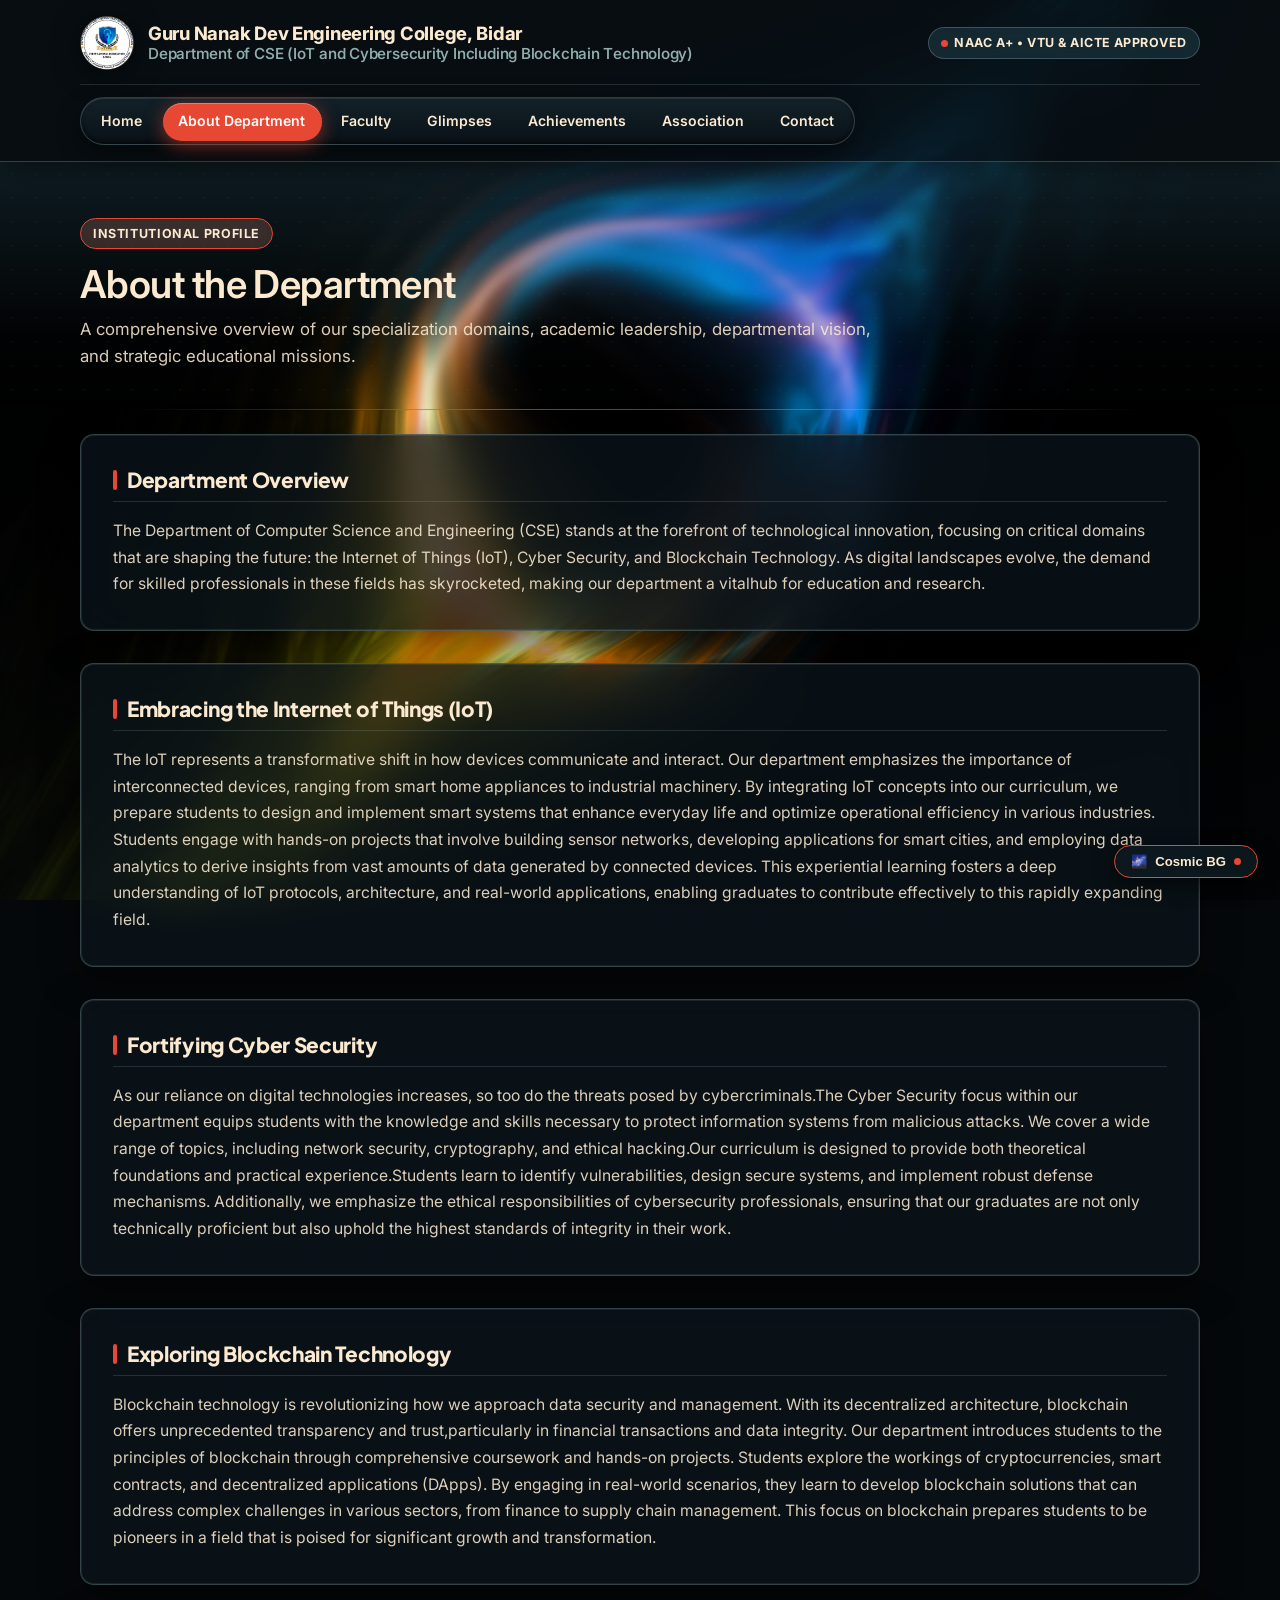
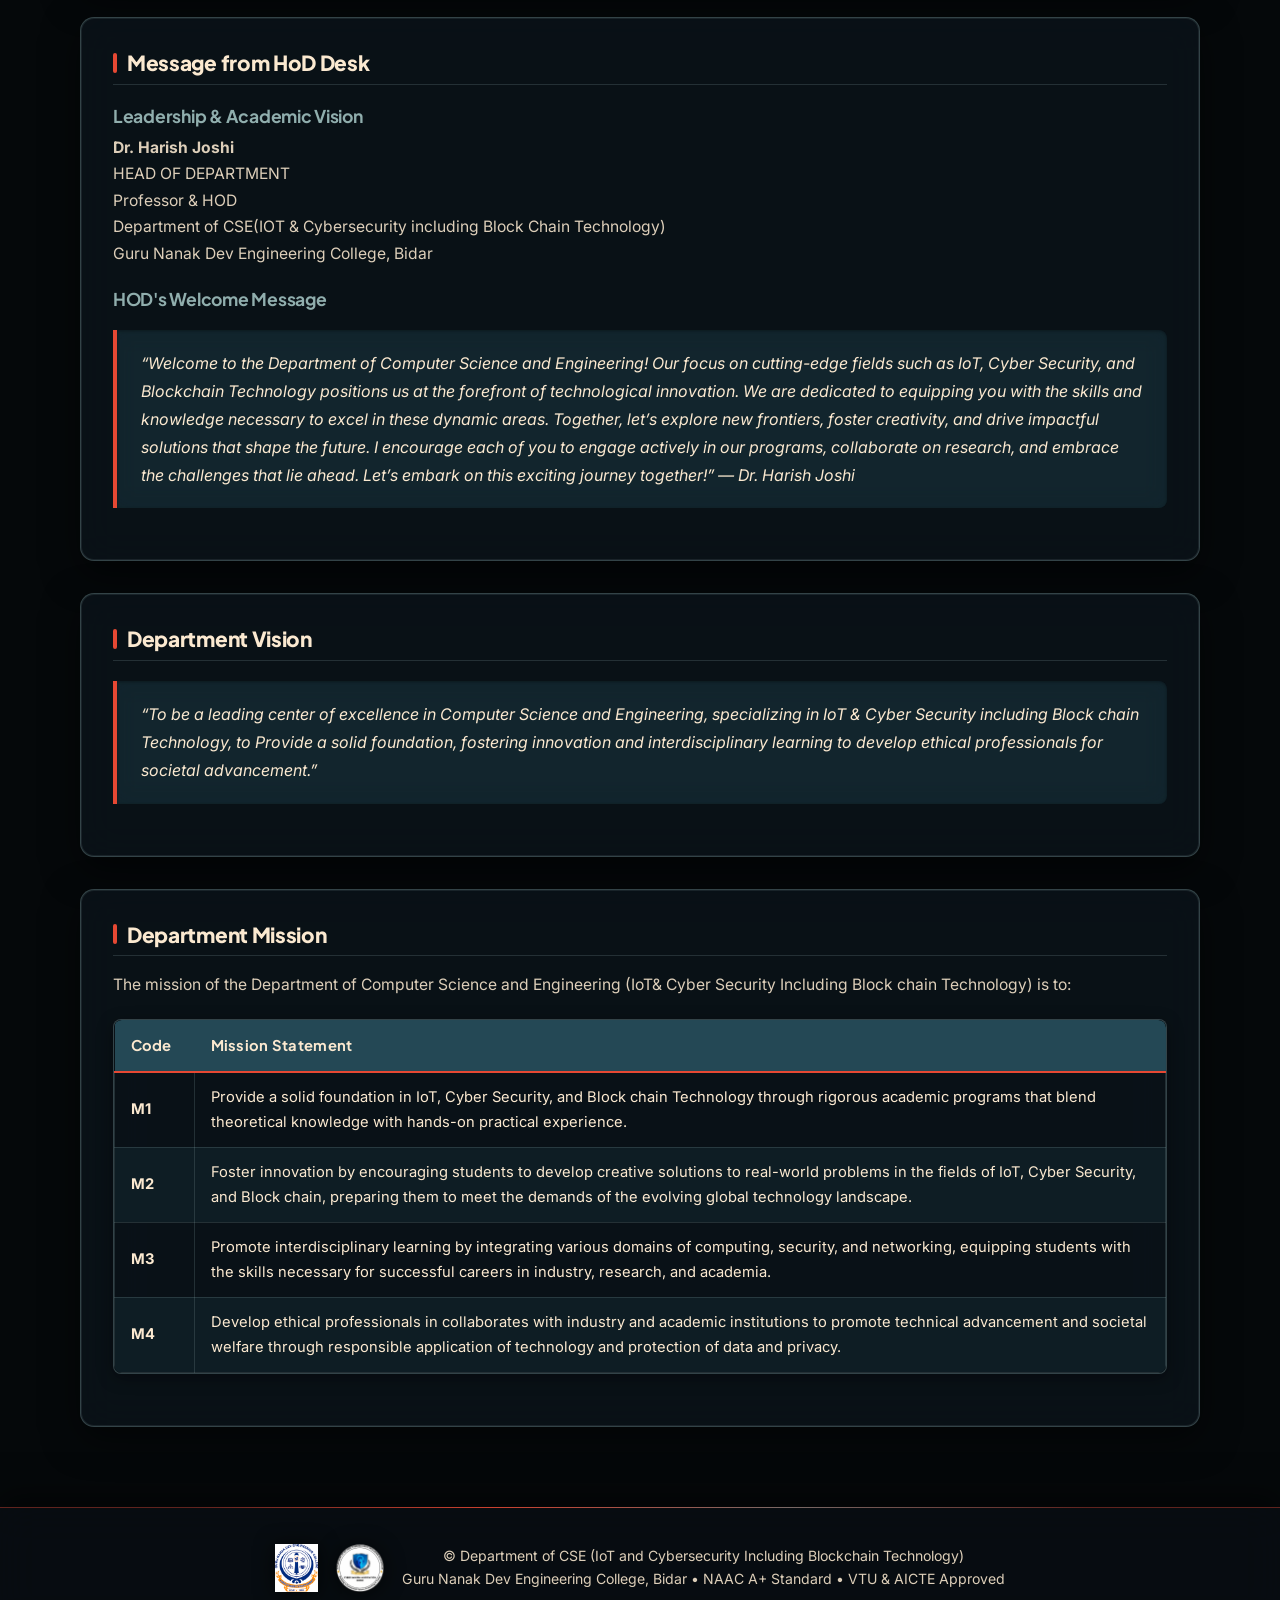
==== commit 67ed256b: "Implement Originkit Weight Hover variable font hover-by-letter on department and college titles" ====
--- a/about.html
+++ b/about.html
@@ -170,5 +170,6 @@
   <!-- Scripts -->
   <script src="singularity-bg.js"></script>
   <script src="continuous-tabs.js"></script>
+  <script src="weight-hover.js"></script>
 </body>
 </html>
--- a/styles.css
+++ b/styles.css
@@ -11,8 +11,25 @@
    • Muted Sage:        #90AEAD (Secondary tone for borders, subheaders, badges, table accents)
    • Warm Cream:        #FBE9D0 (Dominant light tone for text, headings, contrast elements)
    ========================================================================== */
-
-@import url('https://fonts.googleapis.com/css2?family=Inter:wght@400;500;600;700&family=Plus+Jakarta+Sans:wght@600;700;800&display=swap');
+@import url('https://fonts.googleapis.com/css2?family=Inter:ital,opsz,wght@0,14..32,100..900;1,14..32,100..900&family=Plus+Jakarta+Sans:wght@600;700;800&display=swap');
+
+/* ==========================================================================
+   ORIGINKIT INTER VARIABLE FONT FOR WEIGHT HOVER
+   ========================================================================== */
+@font-face {
+  font-family: "InterVariableFramer";
+  src: url("https://rsms.me/inter/font-files/InterVariable.woff2?v=4.0") format("woff2-variations");
+  font-weight: 100 900;
+  font-style: normal;
+  font-display: swap;
+}
+@font-face {
+  font-family: "InterVariableFramer";
+  src: url("https://rsms.me/inter/font-files/InterVariable-Italic.woff2?v=4.0") format("woff2-variations");
+  font-weight: 100 900;
+  font-style: italic;
+  font-display: swap;
+}
 
 :root {
   /* True Deep Black Space Foundation */
@@ -482,6 +499,58 @@
   font-size: 1.05rem;
   color: rgba(251, 233, 208, 0.88);
   line-height: 1.6;
+}
+
+/* ==========================================================================
+   WEIGHT HOVER — ORIGINKIT COMPONENT STYLES
+   ========================================================================== */
+.weight-hover-active {
+  cursor: pointer;
+  user-select: text;
+  -webkit-user-select: text;
+  transition: text-shadow var(--transition-smooth);
+}
+
+.weight-hover-content {
+  font-family: "InterVariableFramer", "Inter Variable", "Inter", system-ui, -apple-system, BlinkMacSystemFont, "Segoe UI", Roboto, sans-serif;
+  display: inline;
+}
+
+.weight-hover-word {
+  display: inline-block;
+  white-space: nowrap;
+}
+
+.weight-hover-letter {
+  display: inline-block;
+  white-space: pre;
+  will-change: font-variation-settings, font-weight;
+  transition-property: font-variation-settings, font-weight, color, text-shadow;
+  transition-timing-function: cubic-bezier(0.2, 0.9, 0.3, 1);
+}
+
+.weight-hover-space {
+  display: inline-block;
+  white-space: pre;
+}
+
+/* Glow effects on weight hover */
+.page-hero h2.weight-hover-active:hover .weight-hover-letter,
+.page-hero h2.weight-hover-active:focus-within .weight-hover-letter {
+  text-shadow: 0 0 18px rgba(251, 233, 208, 0.4), 0 0 35px rgba(230, 72, 51, 0.25);
+  color: #FFFFFF;
+}
+
+.page-hero p.weight-hover-active:hover .weight-hover-letter,
+.page-hero p.weight-hover-active:focus-within .weight-hover-letter {
+  color: #FFFFFF;
+  text-shadow: 0 0 14px rgba(144, 174, 173, 0.5);
+}
+
+.header-brand h1.weight-hover-active:hover .weight-hover-letter,
+.header-brand h2.weight-hover-active:hover .weight-hover-letter {
+  color: #FFFFFF;
+  text-shadow: 0 0 12px rgba(251, 233, 208, 0.45);
 }
 
 /* ==========================================================================
